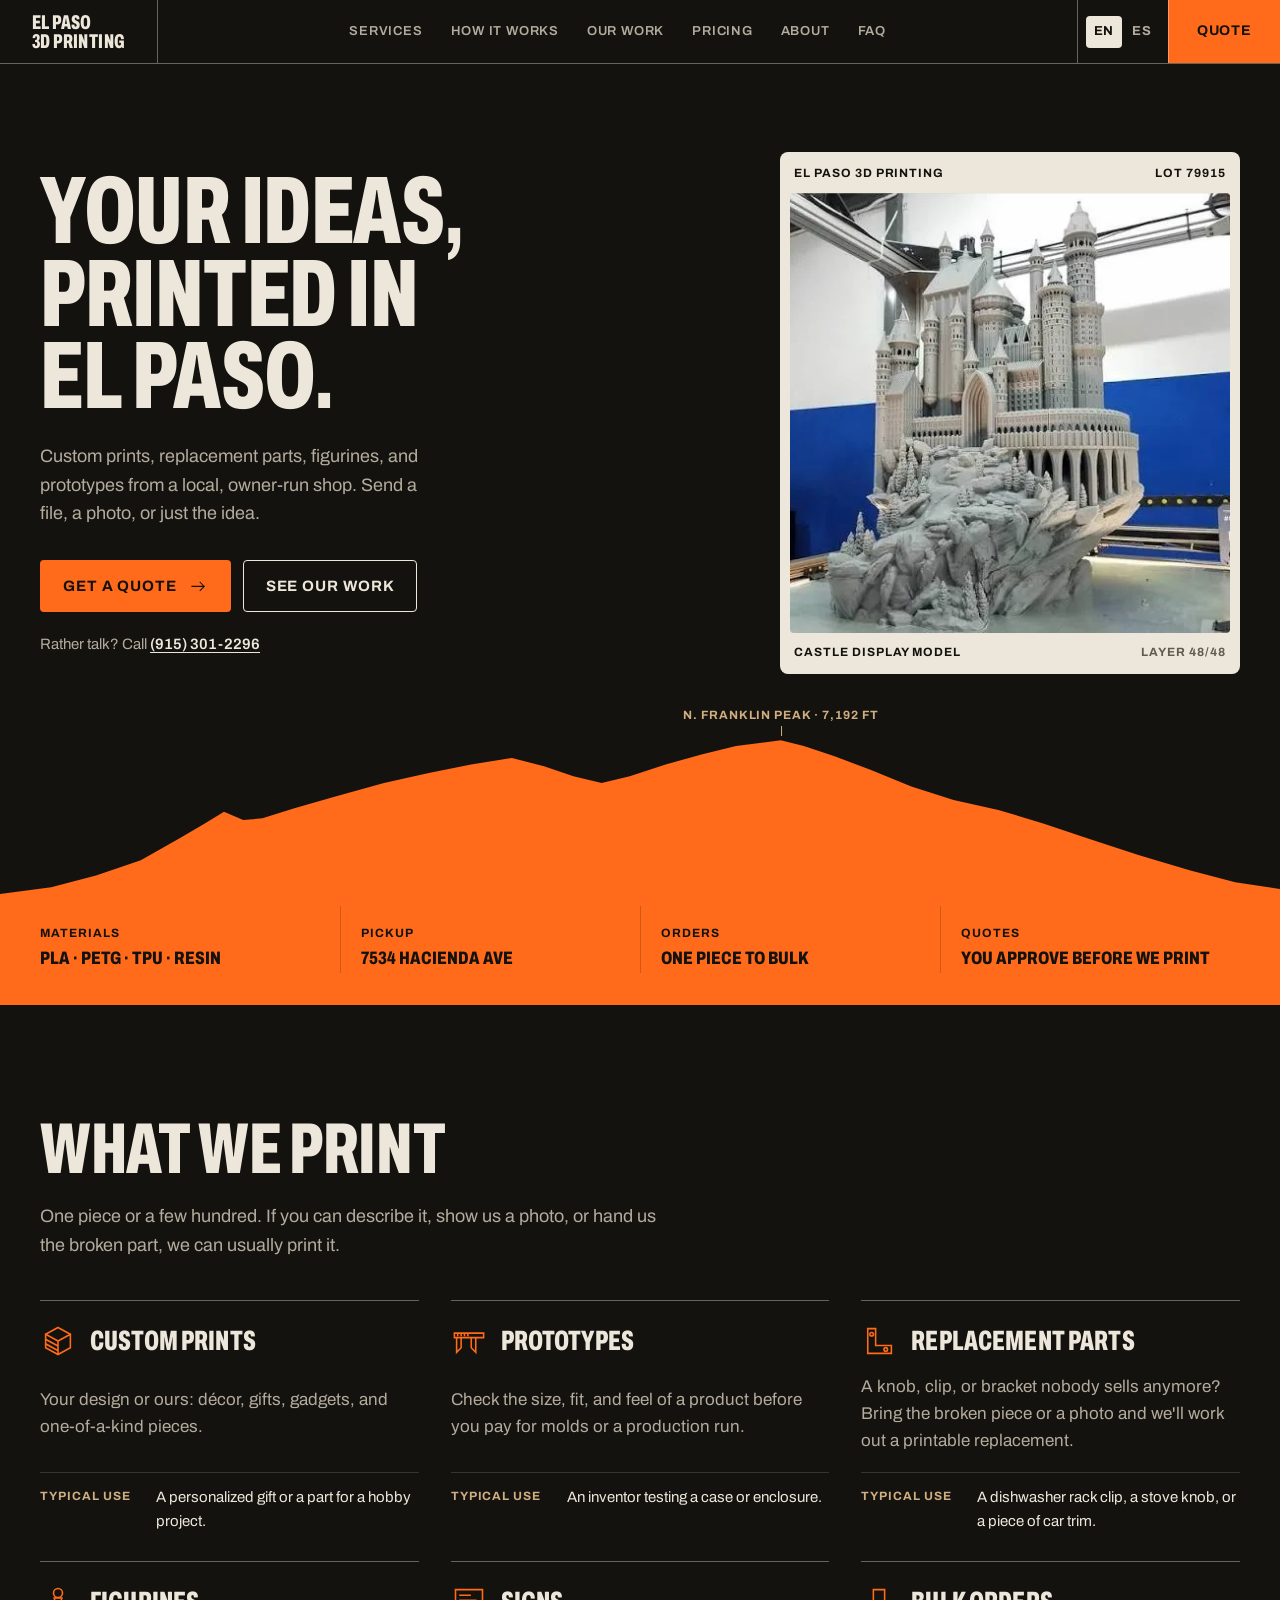
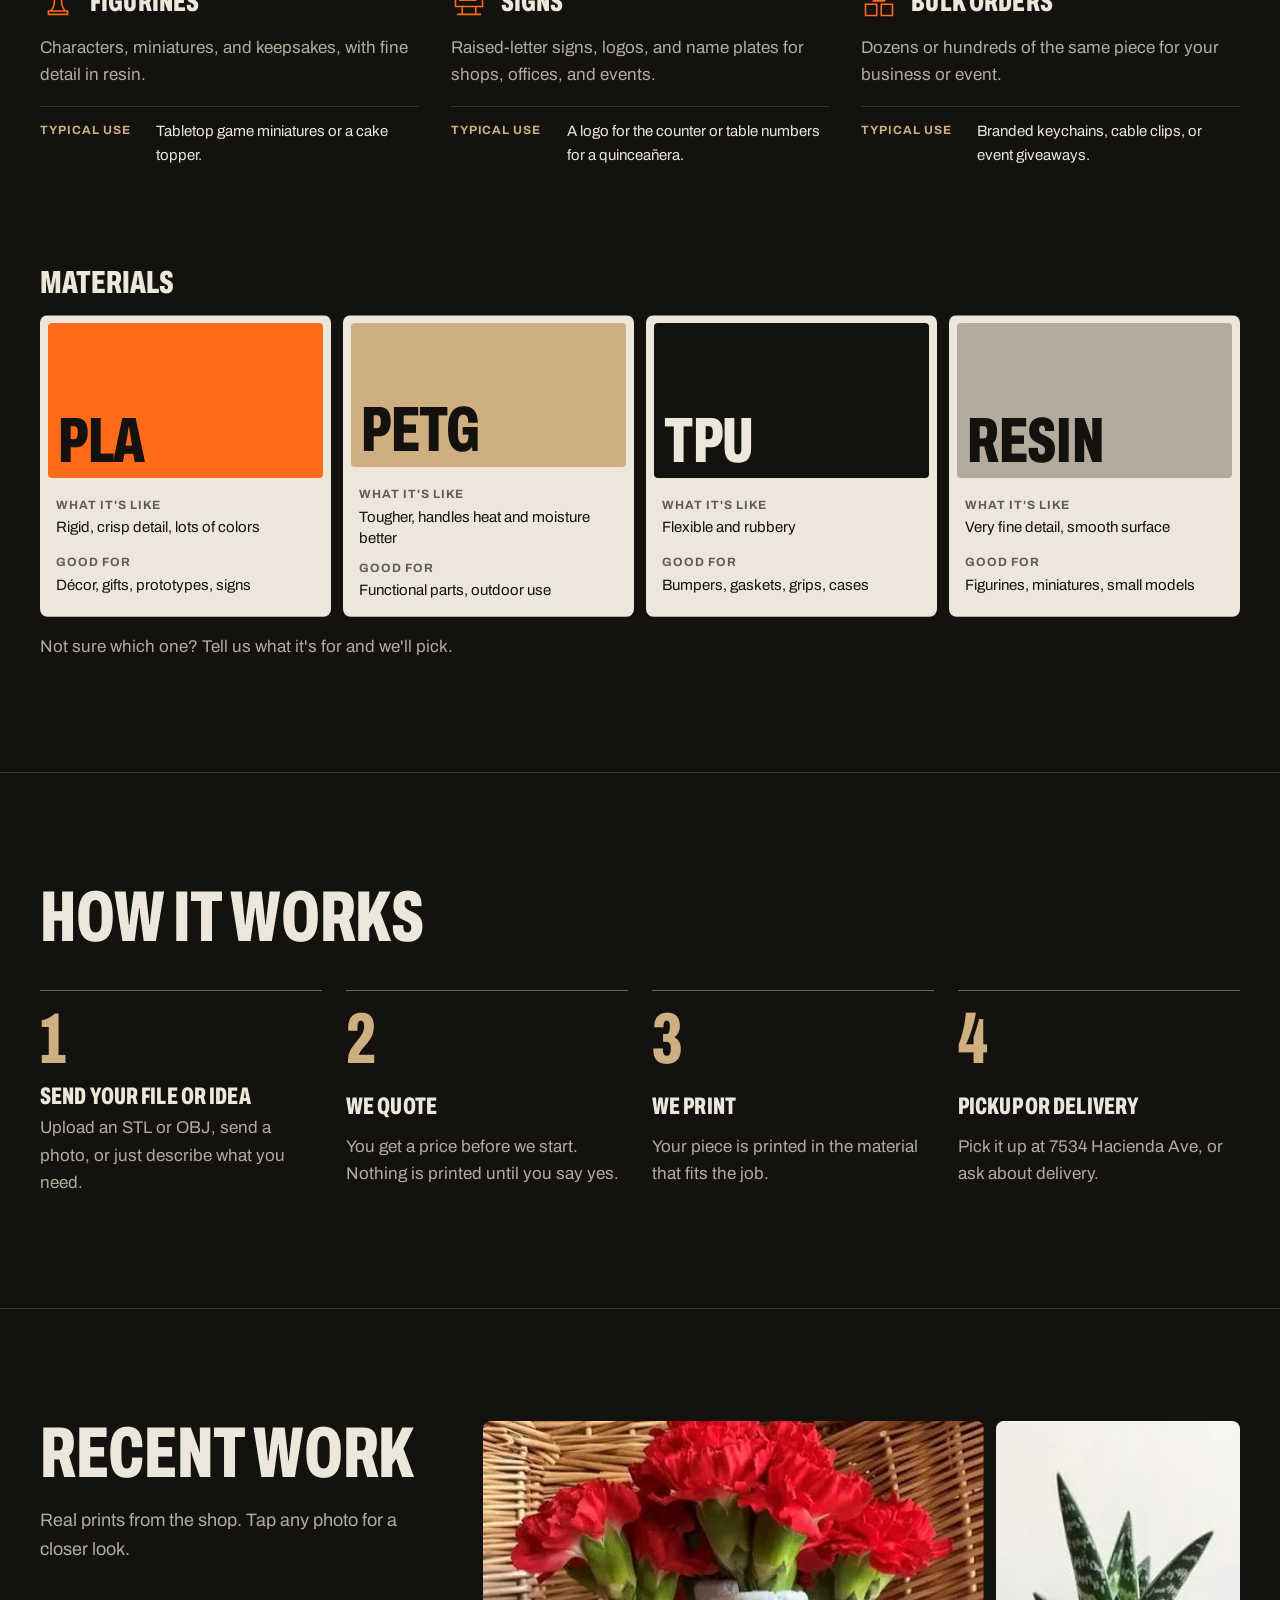
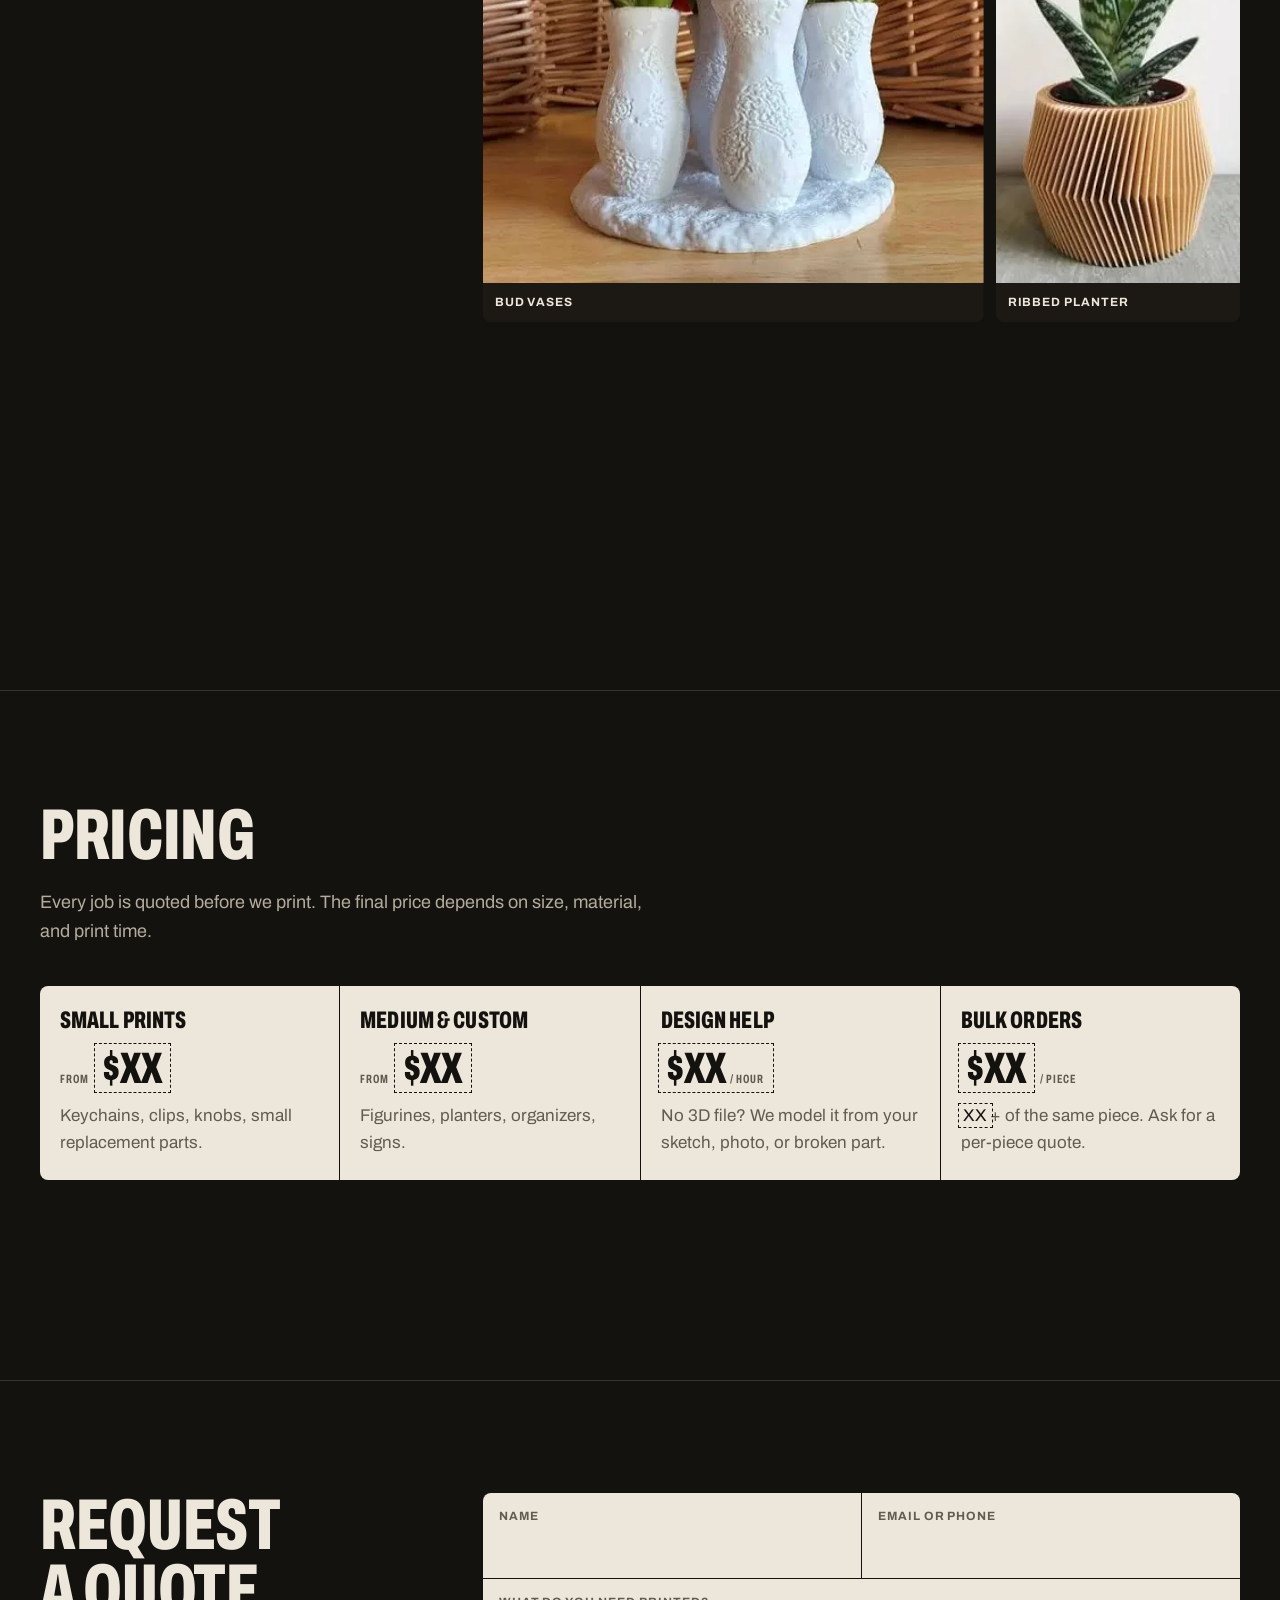
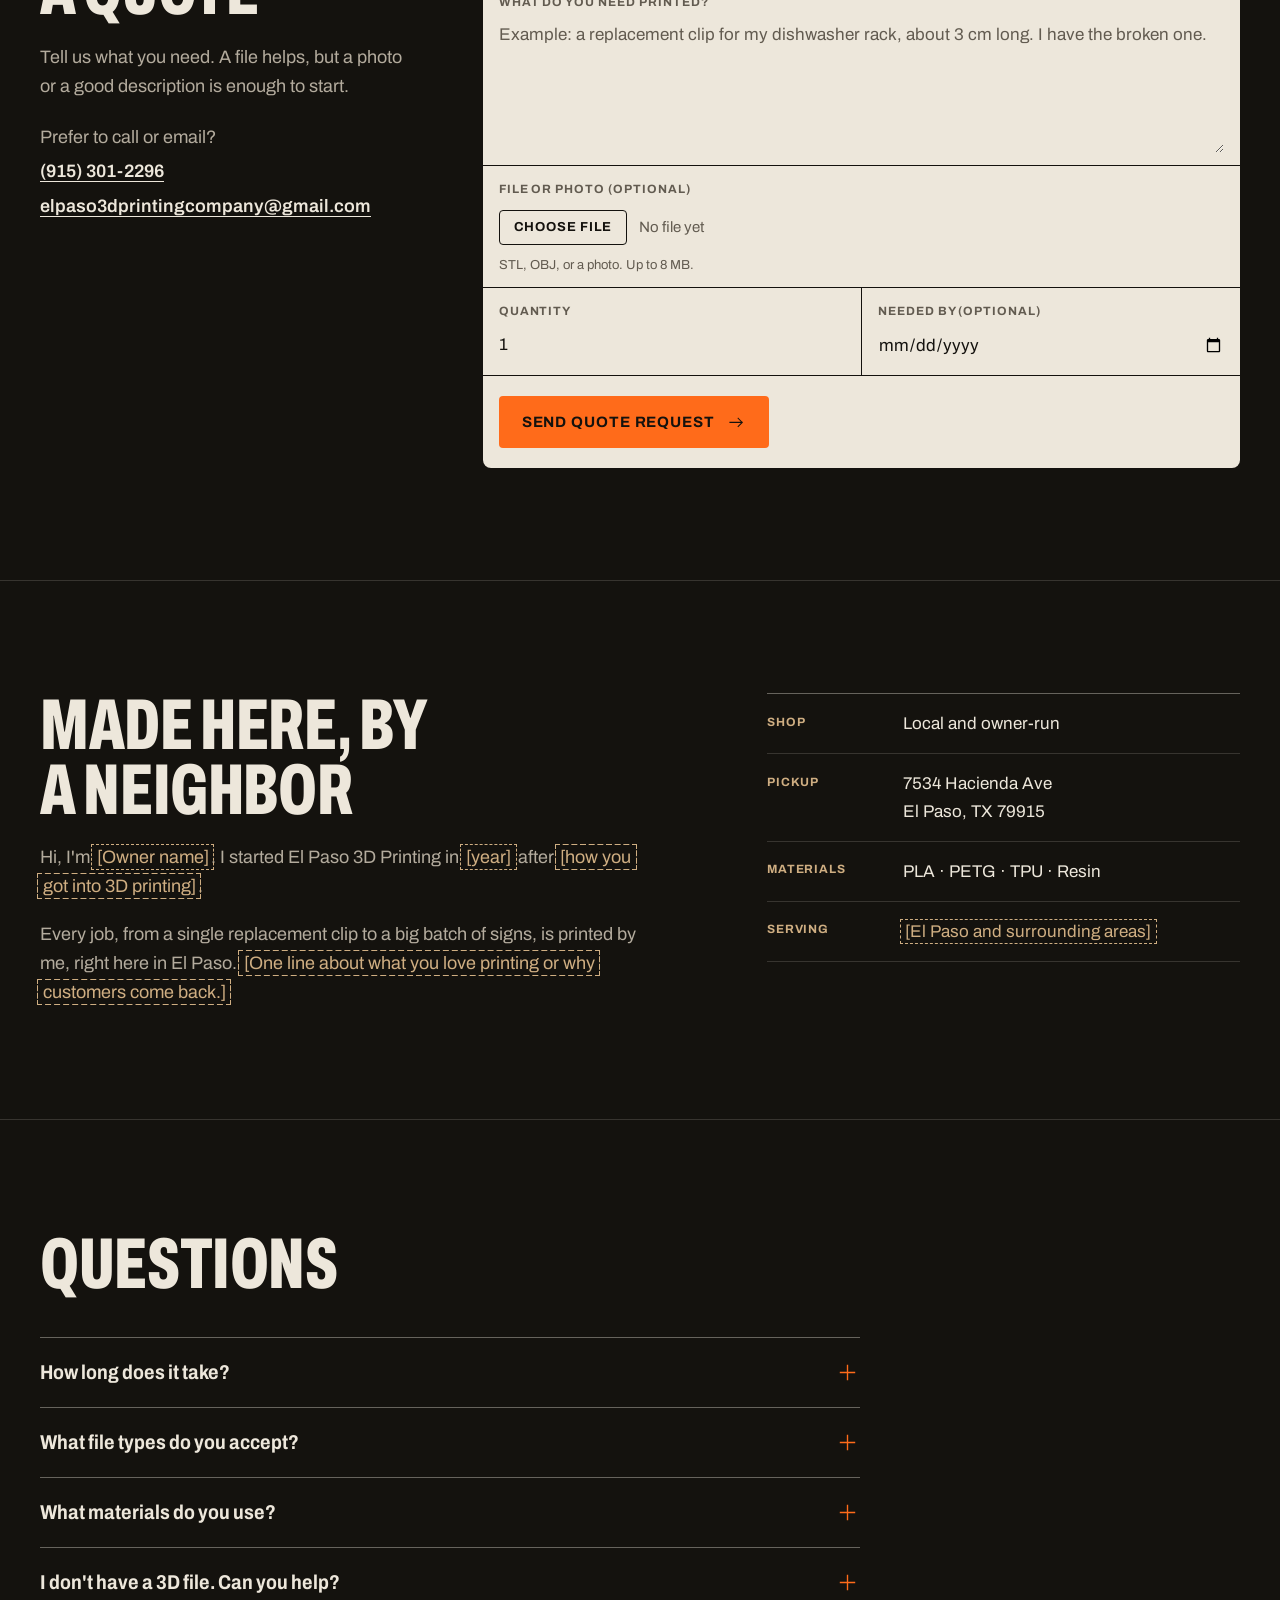
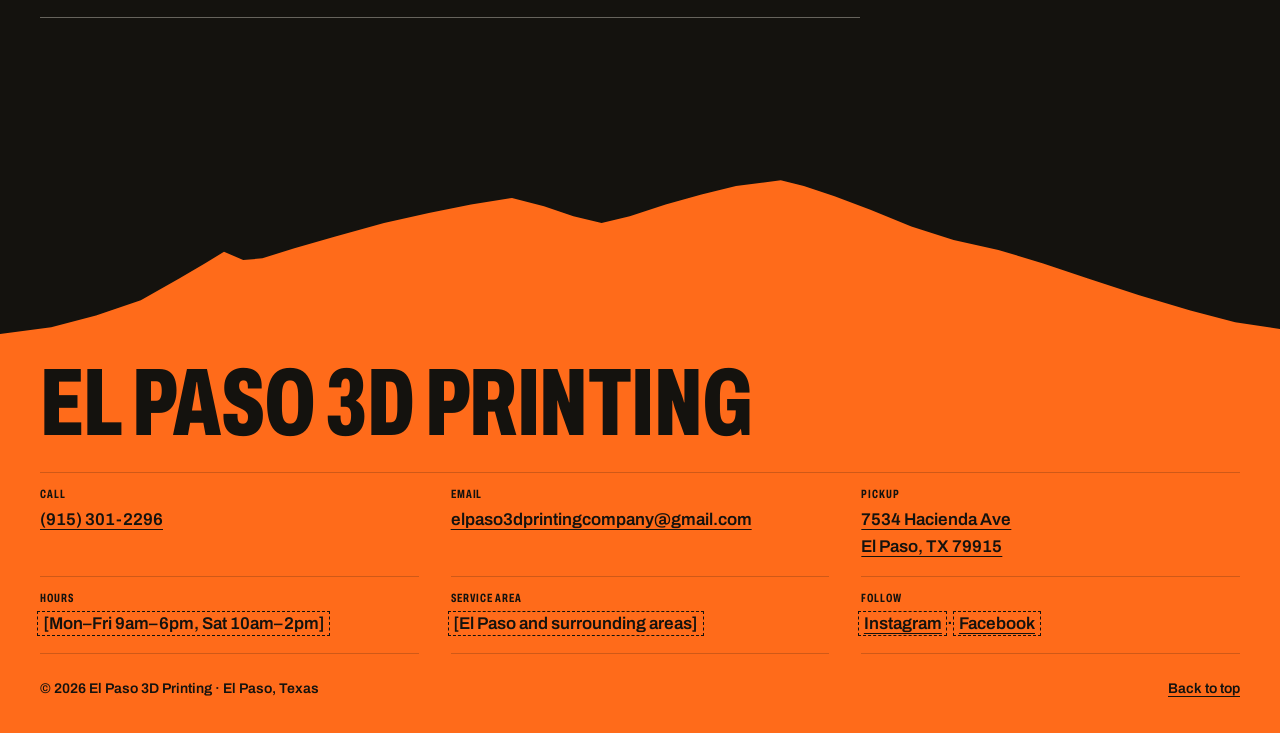
==== index.html @ 846b532b "Build El Paso 3D Printing single-page site Bilingual (EN/ES) static site in the "Spool Label" style:" ====
<!doctype html>
<html lang="en">
<head>
  <meta charset="utf-8">
  <meta name="viewport" content="width=device-width, initial-scale=1">
  <title>3D Printing in El Paso, TX | El Paso 3D Printing</title>
  <meta name="description" content="Local, owner-run 3D printing in El Paso, TX: custom prints, replacement parts, prototypes, figurines, signs, and bulk orders in PLA, PETG, TPU, and resin. Pickup available. Get a quote.">
  <meta name="theme-color" content="#14120e">
  <!-- PLACEHOLDER: once you have a domain, add these with the full URL:
  <link rel="canonical" href="https://YOUR-DOMAIN/">
  <meta property="og:url" content="https://YOUR-DOMAIN/">
  and change og:image below to https://YOUR-DOMAIN/images/og-image.jpg -->
  <meta property="og:type" content="website">
  <meta property="og:title" content="El Paso 3D Printing">
  <meta property="og:description" content="Your ideas, printed in El Paso. Custom prints, replacement parts, prototypes, figurines, signs, and bulk orders.">
  <meta property="og:image" content="images/og-image.jpg">
  <link rel="icon" href="images/favicon.svg" type="image/svg+xml">
  <link rel="preconnect" href="https://fonts.googleapis.com">
  <link rel="preconnect" href="https://fonts.gstatic.com" crossorigin>
  <link rel="stylesheet" href="https://fonts.googleapis.com/css2?family=Archivo:wdth,wght@62..125,400..900&display=swap">
  <link rel="stylesheet" href="css/styles.css">
  <script>
    // Pick the language before first paint so Spanish visitors never see a flash of English.
    (function () {
      var l; try { l = localStorage.getItem('lang'); } catch (e) {}
      document.documentElement.lang = l || (/^es\b/i.test(navigator.language) ? 'es' : 'en');
      document.documentElement.classList.add('js');
    })();
  </script>
  <script src="js/main.js" defer></script>
  <script type="application/ld+json">
  {
    "@context": "https://schema.org",
    "@type": "LocalBusiness",
    "name": "El Paso 3D Printing",
    "description": "Local, owner-run 3D printing service in El Paso, TX.",
    "telephone": "+1-915-301-2296",
    "email": "elpaso3dprintingcompany@gmail.com",
    "image": "images/og-image.jpg",
    "address": {
      "@type": "PostalAddress",
      "streetAddress": "7534 Hacienda Ave",
      "addressLocality": "El Paso",
      "addressRegion": "TX",
      "postalCode": "79915",
      "addressCountry": "US"
    }
  }
  </script>
</head>
<body>
  <a class="skip" href="#main"><span lang="en">Skip to content</span><span lang="es">Saltar al contenido</span></a>

  <!-- Icon set: drawn once, used with <use href="#i-..."> -->
  <svg class="sprite" aria-hidden="true">
    <symbol id="i-cube" viewBox="0 0 32 32"><path d="M16 4 27 10v12l-11 6-11-6V10zM5 10l11 6 11-6M16 16v12M5 14.5l11 6M5 18.5l11 6"/></symbol>
    <symbol id="i-caliper" viewBox="0 0 32 32"><path d="M3 9h26v4H3zM5 13v13l4-4v-9M22 13v13l-4-4v-9M6 9v2M9 9v2M12 9v2M15 9v2"/></symbol>
    <symbol id="i-bracket" viewBox="0 0 32 32"><path d="M6 5h7v15h14v7H6z"/><circle cx="9.5" cy="10" r="1.6"/><circle cx="22" cy="23.5" r="1.6"/></symbol>
    <symbol id="i-pawn" viewBox="0 0 32 32"><circle cx="16" cy="8" r="4"/><path d="M12.5 12.5h7M13 13c0 5-1 8.5-3.5 11h13C20 21.5 19 18 19 13M7.5 24h17v3h-17z"/></symbol>
    <symbol id="i-sign" viewBox="0 0 32 32"><path d="M4 5h24v15H4zM8 10h9M8 14.5h14M10 20v7M22 20v7M6 27h20"/></symbol>
    <symbol id="i-stack" viewBox="0 0 32 32"><path d="M4 18h10v10H4zM18 18h10v10H18zM11 5h10v10H11z"/></symbol>
    <symbol id="i-arrow" viewBox="0 0 32 32"><path d="M5 16h21M19 9l7 7-7 7"/></symbol>
    <symbol id="i-menu" viewBox="0 0 32 32"><path d="M5 9h22M5 16h22M5 23h22"/></symbol>
    <symbol id="i-close" viewBox="0 0 32 32"><path d="m8 8 16 16M24 8 8 24"/></symbol>
    <symbol id="i-prev" viewBox="0 0 32 32"><path d="M19 7 10 16l9 9"/></symbol>
    <symbol id="i-next" viewBox="0 0 32 32"><path d="m13 7 9 9-9 9"/></symbol>
    <symbol id="i-plus" viewBox="0 0 32 32"><path d="M16 7v18M7 16h18"/></symbol>
    <!-- Franklin Mountains, seen from central El Paso (south on the left, north on the right) -->
    <symbol id="franklins" viewBox="0 0 1000 100" preserveAspectRatio="none"><path d="M0 97 40 93 75 86 110 77 140 64 160 55 175 48 190 53 205 52 230 46 262 39 300 31 335 25 368 20 400 16 425 21 448 27 470 31 492 27 520 20 548 14 575 9 595 7 610 5.5 628 9 652 15 680 23 712 33 745 41 780 47 815 55 850 64 890 74 930 83 965 90 1000 94 1000 100 0 100Z" vector-effect="non-scaling-stroke"/></symbol>
  </svg>

  <header class="tb" id="tb">
    <a class="tb-mark" href="#top" aria-label="El Paso 3D Printing, home" data-es-aria-label="El Paso 3D Printing, inicio">
      <span>El Paso</span><span>3D Printing</span>
    </a>
    <nav class="tb-nav" aria-label="Sections" data-es-aria-label="Secciones">
      <a href="#services"><span lang="en">Services</span><span lang="es">Servicios</span></a>
      <a href="#process"><span lang="en">How it works</span><span lang="es">Cómo funciona</span></a>
      <a href="#work"><span lang="en">Our work</span><span lang="es">Trabajos</span></a>
      <a href="#pricing"><span lang="en">Pricing</span><span lang="es">Precios</span></a>
      <a href="#about"><span lang="en">About</span><span lang="es">Nosotros</span></a>
      <a href="#faq"><span lang="en">FAQ</span><span lang="es">Preguntas</span></a>
    </nav>
    <div class="lang" role="group" aria-label="Language / Idioma">
      <button type="button" data-lang="en" aria-pressed="true">EN</button>
      <button type="button" data-lang="es" aria-pressed="false">ES</button>
    </div>
    <a class="tb-quote" href="#quote"><span lang="en">Quote</span><span lang="es">Cotiza</span></a>
    <details class="tb-menu">
      <summary aria-label="Menu" data-es-aria-label="Menú"><svg class="ic"><use href="#i-menu"/></svg></summary>
      <nav aria-label="Sections" data-es-aria-label="Secciones">
        <a href="#services"><span lang="en">Services</span><span lang="es">Servicios</span></a>
        <a href="#process"><span lang="en">How it works</span><span lang="es">Cómo funciona</span></a>
        <a href="#work"><span lang="en">Our work</span><span lang="es">Trabajos</span></a>
        <a href="#pricing"><span lang="en">Pricing</span><span lang="es">Precios</span></a>
        <a href="#about"><span lang="en">About</span><span lang="es">Nosotros</span></a>
        <a href="#faq"><span lang="en">FAQ</span><span lang="es">Preguntas</span></a>
        <a href="tel:+19153012296"><span lang="en">Call</span><span lang="es">Llamar</span> (915) 301-2296</a>
      </nav>
    </details>
  </header>

  <main id="main">
    <!-- 1 · HERO -->
    <section class="hero" id="top">
      <div class="wrap hero-grid">
        <div class="hero-copy">
          <h1>
            <span lang="en"><span class="ln">Your ideas,</span> <span class="ln">printed in</span> <span class="ln">El Paso.</span></span>
            <span lang="es"><span class="ln">Tus ideas,</span> <span class="ln">impresas en</span> <span class="ln">El Paso.</span></span>
          </h1>
          <p class="lede" lang="en">Custom prints, replacement parts, figurines, and prototypes from a local, owner-run shop. Send a file, a photo, or just the idea.</p>
          <p class="lede" lang="es">Impresiones a la medida, piezas de repuesto, figuras y prototipos, hechos por un taller local e independiente. Manda un archivo, una foto o solo la idea.</p>
          <div class="actions">
            <a class="btn btn-primary" href="#quote"><span lang="en">Get a quote</span><span lang="es">Pide una cotización</span><svg class="ic"><use href="#i-arrow"/></svg></a>
            <a class="btn btn-line" href="#work"><span lang="en">See our work</span><span lang="es">Mira nuestro trabajo</span></a>
          </div>
          <p class="hero-call"><span lang="en">Rather talk? Call</span><span lang="es">¿Prefieres hablar? Llama al</span> <a href="tel:+19153012296">(915) 301-2296</a></p>
        </div>

        <figure class="spool-label">
          <p class="label-top" aria-hidden="true"><span>El Paso 3D Printing</span><span>Lot 79915</span></p>
          <div class="print">
            <img src="images/castle-print.webp" width="447" height="447" fetchpriority="high"
              alt="A large gray 3D-printed fantasy castle with towers and arches, standing on a rocky base with tiny trees, on the bed of a large printer."
              data-es-alt="Un gran castillo de fantasía impreso en 3D, gris, con torres y arcos, sobre una base rocosa con arbolitos, en la cama de una impresora grande.">
          </div>
          <figcaption class="label-foot">
            <span><span lang="en">Castle display model</span><span lang="es">Castillo de exhibición</span></span>
            <span aria-hidden="true"><span lang="en">Layer</span><span lang="es">Capa</span> <span class="layer-count"></span>/48</span>
          </figcaption>
        </figure>
      </div>

      <div class="band">
        <svg class="ridge" viewBox="0 0 1000 100" preserveAspectRatio="none" aria-hidden="true"><use href="#franklins"/></svg>
        <span class="peak" aria-hidden="true"><span lang="en">N. Franklin Peak · 7,192 ft</span><span lang="es">Pico N. Franklin · 7,192 pies</span></span>
        <dl class="wrap specs">
          <div><dt><span lang="en">Materials</span><span lang="es">Materiales</span></dt><dd>PLA · PETG · TPU · <span lang="en">Resin</span><span lang="es">Resina</span></dd></div>
          <div><dt><span lang="en">Pickup</span><span lang="es">Recoger en</span></dt><dd>7534 Hacienda Ave</dd></div>
          <div><dt><span lang="en">Orders</span><span lang="es">Pedidos</span></dt><dd><span lang="en">One piece to bulk</span><span lang="es">De una pieza a mayoreo</span></dd></div>
          <div><dt><span lang="en">Quotes</span><span lang="es">Cotizaciones</span></dt><dd><span lang="en">You approve before we print</span><span lang="es">Apruebas antes de imprimir</span></dd></div>
        </dl>
      </div>
    </section>

    <!-- 2 · SERVICES -->
    <section class="sheet" id="services">
      <div class="wrap">
        <header class="sheet-head" data-reveal>
          <h2><span lang="en">What we print</span><span lang="es">Lo que imprimimos</span></h2>
          <p lang="en">One piece or a few hundred. If you can describe it, show us a photo, or hand us the broken part, we can usually print it.</p>
          <p lang="es">Una pieza o unos cientos. Si nos lo puedes describir, enseñar en una foto o traer la pieza rota, casi siempre lo podemos imprimir.</p>
        </header>

        <ul class="views" role="list">
          <li class="view" data-reveal>
            <svg class="ic ic-lg"><use href="#i-cube"/></svg>
            <h3><span lang="en">Custom prints</span><span lang="es">Impresiones a la medida</span></h3>
            <p lang="en">Your design or ours: décor, gifts, gadgets, and one-of-a-kind pieces.</p>
            <p lang="es">Tu diseño o el nuestro: decoración, regalos, accesorios y piezas únicas.</p>
            <p class="use"><b lang="en">Typical use</b><b lang="es">Uso típico</b> <span lang="en">A personalized gift or a part for a hobby project.</span><span lang="es">Un regalo personalizado o una pieza para tu pasatiempo.</span></p>
          </li>
          <li class="view" data-reveal>
            <svg class="ic ic-lg"><use href="#i-caliper"/></svg>
            <h3><span lang="en">Prototypes</span><span lang="es">Prototipos</span></h3>
            <p lang="en">Check the size, fit, and feel of a product before you pay for molds or a production run.</p>
            <p lang="es">Revisa el tamaño, el ajuste y la forma de un producto antes de pagar moldes o producción.</p>
            <p class="use"><b lang="en">Typical use</b><b lang="es">Uso típico</b> <span lang="en">An inventor testing a case or enclosure.</span><span lang="es">Un inventor probando una carcasa o caja.</span></p>
          </li>
          <li class="view" data-reveal>
            <svg class="ic ic-lg"><use href="#i-bracket"/></svg>
            <h3><span lang="en">Replacement parts</span><span lang="es">Piezas de repuesto</span></h3>
            <p lang="en">A knob, clip, or bracket nobody sells anymore? Bring the broken piece or a photo and we'll work out a printable replacement.</p>
            <p lang="es">¿Una perilla, un clip o un soporte que ya nadie vende? Trae la pieza rota o una foto y buscamos cómo imprimir el reemplazo.</p>
            <p class="use"><b lang="en">Typical use</b><b lang="es">Uso típico</b> <span lang="en">A dishwasher rack clip, a stove knob, or a piece of car trim.</span><span lang="es">Un clip del lavaplatos, una perilla de la estufa o una moldura del carro.</span></p>
          </li>
          <li class="view" data-reveal>
            <svg class="ic ic-lg"><use href="#i-pawn"/></svg>
            <h3><span lang="en">Figurines</span><span lang="es">Figuras</span></h3>
            <p lang="en">Characters, miniatures, and keepsakes, with fine detail in resin.</p>
            <p lang="es">Personajes, miniaturas y recuerdos, con detalle fino en resina.</p>
            <p class="use"><b lang="en">Typical use</b><b lang="es">Uso típico</b> <span lang="en">Tabletop game miniatures or a cake topper.</span><span lang="es">Miniaturas para juegos de mesa o un adorno para pastel.</span></p>
          </li>
          <li class="view" data-reveal>
            <svg class="ic ic-lg"><use href="#i-sign"/></svg>
            <h3><span lang="en">Signs</span><span lang="es">Letreros</span></h3>
            <p lang="en">Raised-letter signs, logos, and name plates for shops, offices, and events.</p>
            <p lang="es">Letreros con letras en relieve, logos y placas para negocios, oficinas y eventos.</p>
            <p class="use"><b lang="en">Typical use</b><b lang="es">Uso típico</b> <span lang="en">A logo for the counter or table numbers for a quinceañera.</span><span lang="es">Un logo para el mostrador o números de mesa para una quinceañera.</span></p>
          </li>
          <li class="view" data-reveal>
            <svg class="ic ic-lg"><use href="#i-stack"/></svg>
            <h3><span lang="en">Bulk orders</span><span lang="es">Pedidos al mayoreo</span></h3>
            <p lang="en">Dozens or hundreds of the same piece for your business or event.</p>
            <p lang="es">Decenas o cientos de la misma pieza para tu negocio o evento.</p>
            <p class="use"><b lang="en">Typical use</b><b lang="es">Uso típico</b> <span lang="en">Branded keychains, cable clips, or event giveaways.</span><span lang="es">Llaveros con tu marca, organizadores de cables o recuerdos para eventos.</span></p>
          </li>
        </ul>

        <div class="materials" data-reveal>
          <h3><span lang="en">Materials</span><span lang="es">Materiales</span></h3>
          <ul class="spools" role="list">
            <li class="spool">
              <p class="code">PLA</p>
              <dl>
                <div><dt><span lang="en">What it's like</span><span lang="es">Cómo es</span></dt><dd><span lang="en">Rigid, crisp detail, lots of colors</span><span lang="es">Rígido, buen detalle, muchos colores</span></dd></div>
                <div><dt><span lang="en">Good for</span><span lang="es">Ideal para</span></dt><dd><span lang="en">Décor, gifts, prototypes, signs</span><span lang="es">Decoración, regalos, prototipos, letreros</span></dd></div>
              </dl>
            </li>
            <li class="spool">
              <p class="code">PETG</p>
              <dl>
                <div><dt><span lang="en">What it's like</span><span lang="es">Cómo es</span></dt><dd><span lang="en">Tougher, handles heat and moisture better</span><span lang="es">Más resistente al calor y la humedad</span></dd></div>
                <div><dt><span lang="en">Good for</span><span lang="es">Ideal para</span></dt><dd><span lang="en">Functional parts, outdoor use</span><span lang="es">Piezas funcionales, uso en exteriores</span></dd></div>
              </dl>
            </li>
            <li class="spool">
              <p class="code">TPU</p>
              <dl>
                <div><dt><span lang="en">What it's like</span><span lang="es">Cómo es</span></dt><dd><span lang="en">Flexible and rubbery</span><span lang="es">Flexible, como hule</span></dd></div>
                <div><dt><span lang="en">Good for</span><span lang="es">Ideal para</span></dt><dd><span lang="en">Bumpers, gaskets, grips, cases</span><span lang="es">Topes, empaques, agarraderas, fundas</span></dd></div>
              </dl>
            </li>
            <li class="spool">
              <p class="code"><span lang="en">Resin</span><span lang="es">Resina</span></p>
              <dl>
                <div><dt><span lang="en">What it's like</span><span lang="es">Cómo es</span></dt><dd><span lang="en">Very fine detail, smooth surface</span><span lang="es">Detalle muy fino, superficie lisa</span></dd></div>
                <div><dt><span lang="en">Good for</span><span lang="es">Ideal para</span></dt><dd><span lang="en">Figurines, miniatures, small models</span><span lang="es">Figuras, miniaturas, modelos pequeños</span></dd></div>
              </dl>
            </li>
          </ul>
          <p class="note" lang="en">Not sure which one? Tell us what it's for and we'll pick.</p>
          <p class="note" lang="es">¿No sabes cuál? Dinos para qué es y nosotros escogemos.</p>
        </div>
      </div>
    </section>

    <!-- 3 · HOW IT WORKS -->
    <section class="sheet" id="process">
      <div class="wrap">
        <header class="sheet-head" data-reveal>
          <h2><span lang="en">How it works</span><span lang="es">Cómo funciona</span></h2>
        </header>
        <ol class="steps" role="list" data-reveal>
          <li>
            <span class="num" aria-hidden="true">1</span>
            <h3><span lang="en">Send your file or idea</span><span lang="es">Manda tu archivo o idea</span></h3>
            <p lang="en">Upload an STL or OBJ, send a photo, or just describe what you need.</p>
            <p lang="es">Sube un STL u OBJ, manda una foto o solo describe lo que necesitas.</p>
          </li>
          <li>
            <span class="num" aria-hidden="true">2</span>
            <h3><span lang="en">We quote</span><span lang="es">Te cotizamos</span></h3>
            <p lang="en">You get a price before we start. Nothing is printed until you say yes.</p>
            <p lang="es">Recibes el precio antes de empezar. No imprimimos nada hasta que digas que sí.</p>
          </li>
          <li>
            <span class="num" aria-hidden="true">3</span>
            <h3><span lang="en">We print</span><span lang="es">Imprimimos</span></h3>
            <p lang="en">Your piece is printed in the material that fits the job.</p>
            <p lang="es">Imprimimos tu pieza en el material adecuado para el trabajo.</p>
          </li>
          <li>
            <span class="num" aria-hidden="true">4</span>
            <h3><span lang="en">Pickup or delivery</span><span lang="es">Recoge o te lo llevamos</span></h3>
            <p lang="en">Pick it up at 7534 Hacienda Ave, or ask about delivery.</p>
            <p lang="es">Recógelo en 7534 Hacienda Ave, o pregunta por la entrega a domicilio.</p>
          </li>
        </ol>
      </div>
    </section>

    <!-- 4 · GALLERY -->
    <section class="sheet" id="work">
      <div class="wrap work-grid">
        <header class="sheet-head" data-reveal>
          <h2><span lang="en">Recent work</span><span lang="es">Trabajos recientes</span></h2>
          <p lang="en">Real prints from the shop. Tap any photo for a closer look.</p>
          <p lang="es">Impresiones reales del taller. Toca una foto para verla de cerca.</p>
        </header>
        <ul class="gallery" role="list">
          <li class="g-vases" data-reveal>
            <button type="button" class="tile">
              <img src="images/bud-vases.webp" width="552" height="554" loading="lazy" decoding="async"
                alt="Five white textured bud vases joined on a round base, each holding red carnations."
                data-es-alt="Cinco floreros blancos texturizados unidos en una base redonda, cada uno con claveles rojos.">
              <span class="tile-cap"><span lang="en">Bud vases</span><span lang="es">Floreros</span></span>
            </button>
          </li>
          <li class="g-planter" data-reveal>
            <button type="button" class="tile">
              <img src="images/planter.webp" width="316" height="406" loading="lazy" decoding="async"
                alt="A ribbed, wood-tone 3D-printed planter holding a striped aloe plant."
                data-es-alt="Una maceta acanalada impresa en 3D, color madera, con una planta de aloe rayada.">
              <span class="tile-cap"><span lang="en">Ribbed planter</span><span lang="es">Maceta</span></span>
            </button>
          </li>
          <li class="g-castle" data-reveal>
            <button type="button" class="tile">
              <img src="images/castle-print.webp" width="447" height="447" loading="lazy" decoding="async"
                alt="A large gray 3D-printed fantasy castle with towers and arches, standing on a rocky base, on the bed of a large printer."
                data-es-alt="Un gran castillo de fantasía impreso en 3D, gris, con torres y arcos, sobre una base rocosa, en la cama de una impresora grande.">
              <span class="tile-cap"><span lang="en">Castle model</span><span lang="es">Castillo</span></span>
            </button>
          </li>
          <li class="g-pens" data-reveal>
            <button type="button" class="tile">
              <img src="images/pen-holder.webp" width="678" height="452" loading="lazy" decoding="async"
                alt="A white 3D-printed pen holder with flowing wave-shaped walls, holding pens, pencils, and a highlighter."
                data-es-alt="Un portaplumas blanco impreso en 3D con paredes en forma de ola, con plumas, lápices y un marcador.">
              <span class="tile-cap"><span lang="en">Pen holder</span><span lang="es">Portaplumas</span></span>
            </button>
          </li>
          <li class="g-tools" data-reveal>
            <button type="button" class="tile">
              <img src="images/tool-organizer.webp" width="568" height="540" loading="lazy" decoding="async"
                alt="A white 3D-printed desk organizer holding screwdrivers, pliers, and a row of labeled nozzle slots from 0.2 to 1.0 mm."
                data-es-alt="Un organizador blanco impreso en 3D con desarmadores, pinzas y una fila de ranuras para boquillas de 0.2 a 1.0 mm.">
              <span class="tile-cap"><span lang="en">Tool organizer</span><span lang="es">Organizador</span></span>
            </button>
          </li>
        </ul>
      </div>
    </section>

    <!-- 5 · PRICING -->
    <section class="sheet" id="pricing">
      <div class="wrap">
        <header class="sheet-head" data-reveal>
          <h2><span lang="en">Pricing</span><span lang="es">Precios</span></h2>
          <p lang="en">Every job is quoted before we print. The final price depends on size, material, and print time.</p>
          <p lang="es">Cada trabajo se cotiza antes de imprimir. El precio final depende del tamaño, el material y el tiempo de impresión.</p>
        </header>
        <ul class="prices" role="list">
          <li class="price" data-reveal>
            <h3><span lang="en">Small prints</span><span lang="es">Piezas chicas</span></h3>
            <p class="amount"><span lang="en">from</span><span lang="es">desde</span> <span class="ph">$XX</span></p>
            <p lang="en">Keychains, clips, knobs, small replacement parts.</p>
            <p lang="es">Llaveros, clips, perillas, piezas de repuesto chicas.</p>
          </li>
          <li class="price" data-reveal>
            <h3><span lang="en">Medium &amp; custom</span><span lang="es">Medianas y personalizadas</span></h3>
            <p class="amount"><span lang="en">from</span><span lang="es">desde</span> <span class="ph">$XX</span></p>
            <p lang="en">Figurines, planters, organizers, signs.</p>
            <p lang="es">Figuras, macetas, organizadores, letreros.</p>
          </li>
          <li class="price" data-reveal>
            <h3><span lang="en">Design help</span><span lang="es">Ayuda con el diseño</span></h3>
            <p class="amount"><span class="ph">$XX <span class="unit"><span lang="en">/ hour</span><span lang="es">/ hora</span></span></span></p>
            <p lang="en">No 3D file? We model it from your sketch, photo, or broken part.</p>
            <p lang="es">¿Sin archivo 3D? Lo modelamos con tu dibujo, foto o pieza rota.</p>
          </li>
          <li class="price" data-reveal>
            <h3><span lang="en">Bulk orders</span><span lang="es">Mayoreo</span></h3>
            <p class="amount"><span class="ph">$XX</span> <span lang="en">/ piece</span><span lang="es">/ pieza</span></p>
            <p lang="en"><span class="ph">XX</span>+ of the same piece. Ask for a per-piece quote.</p>
            <p lang="es"><span class="ph">XX</span>+ de la misma pieza. Pide precio por pieza.</p>
          </li>
        </ul>
        <div class="section-cta" data-reveal>
          <a class="btn btn-primary" href="#quote"><span lang="en">Get your exact price</span><span lang="es">Conoce tu precio exacto</span><svg class="ic"><use href="#i-arrow"/></svg></a>
        </div>
      </div>
    </section>

    <!-- 6 · QUOTE FORM -->
    <section class="sheet" id="quote">
      <div class="wrap quote-grid">
        <header class="sheet-head" data-reveal>
          <h2><span lang="en">Request a quote</span><span lang="es">Pide tu cotización</span></h2>
          <p lang="en">Tell us what you need. A file helps, but a photo or a good description is enough to start.</p>
          <p lang="es">Cuéntanos qué necesitas. Un archivo ayuda, pero una foto o una buena descripción bastan para empezar.</p>
          <p class="direct">
            <span lang="en">Prefer to call or email?</span><span lang="es">¿Prefieres llamar o escribir?</span><br>
            <a href="tel:+19153012296">(915) 301-2296</a><br>
            <a href="mailto:elpaso3dprintingcompany@gmail.com">elpaso3dprintingcompany@gmail.com</a>
          </p>
        </header>

        <!-- FORM: works on Netlify as-is (Netlify Forms reads data-netlify).
             On another host, set action="" to your form service's URL and remove data-netlify. -->
        <form class="quote" name="quote" method="POST" action="/" enctype="multipart/form-data"
              data-netlify="true" netlify-honeypot="company" novalidate data-reveal>
          <input type="hidden" name="language" value="en">
          <p class="hp" aria-hidden="true"><label>Company <input name="company" tabindex="-1" autocomplete="off"></label></p>

          <div class="cell">
            <label for="f-name"><span lang="en">Name</span><span lang="es">Nombre</span></label>
            <input id="f-name" name="name" autocomplete="name" required>
          </div>
          <div class="cell">
            <label for="f-contact"><span lang="en">Email or phone</span><span lang="es">Correo o teléfono</span></label>
            <input id="f-contact" name="contact" autocomplete="email" required
                   pattern="\s*([^@\s]+@[^@\s]+\.[^@\s]+|[\d\s\(\)\.\+\-]{10,})\s*">
          </div>
          <div class="cell cell-wide">
            <label for="f-desc"><span lang="en">What do you need printed?</span><span lang="es">¿Qué necesitas imprimir?</span></label>
            <textarea id="f-desc" name="description" rows="5" required
              placeholder="Example: a replacement clip for my dishwasher rack, about 3 cm long. I have the broken one."
              data-es-placeholder="Ejemplo: un clip de repuesto para el lavaplatos, de unos 3 cm. Tengo el roto."></textarea>
          </div>
          <div class="cell cell-wide">
            <label for="f-file"><span lang="en">File or photo (optional)</span><span lang="es">Archivo o foto (opcional)</span></label>
            <div class="file-row">
              <input id="f-file" class="sr-only" name="file" type="file" accept=".stl,.obj,image/*" aria-describedby="f-file-name f-file-hint">
              <label for="f-file" class="file-btn"><span lang="en">Choose file</span><span lang="es">Elegir archivo</span></label>
              <output id="f-file-name" for="f-file"><span lang="en">No file yet</span><span lang="es">Ningún archivo</span></output>
            </div>
            <small id="f-file-hint"><span lang="en">STL, OBJ, or a photo. Up to 8 MB.</span><span lang="es">STL, OBJ o una foto. Hasta 8 MB.</span></small>
          </div>
          <div class="cell">
            <label for="f-qty"><span lang="en">Quantity</span><span lang="es">Cantidad</span></label>
            <input id="f-qty" name="quantity" type="number" inputmode="numeric" min="1" value="1" required>
          </div>
          <div class="cell">
            <label for="f-date"><span lang="en">Needed by (optional)</span><span lang="es">¿Para cuándo? (opcional)</span></label>
            <input id="f-date" name="deadline" type="date">
          </div>
          <div class="cell cell-wide cell-submit">
            <button class="btn btn-primary" type="submit"><span lang="en">Send quote request</span><span lang="es">Enviar solicitud</span><svg class="ic"><use href="#i-arrow"/></svg></button>
            <p class="status" role="status" aria-live="polite"></p>
          </div>
        </form>
      </div>
    </section>

    <!-- 7 · ABOUT (placeholder story: edit the bracketed parts) -->
    <section class="sheet" id="about">
      <div class="wrap about-grid">
        <div data-reveal>
          <h2><span lang="en">Made here, by a neighbor</span><span lang="es">Hecho aquí mismo, por alguien de aquí</span></h2>
          <div lang="en" class="prose">
            <p>Hi, I'm <span class="ph">[Owner name]</span>. I started El Paso 3D Printing in <span class="ph">[year]</span> after <span class="ph">[how you got into 3D printing]</span>.</p>
            <p>Every job, from a single replacement clip to a big batch of signs, is printed by me, right here in El Paso. <span class="ph">[One line about what you love printing or why customers come back.]</span></p>
          </div>
          <div lang="es" class="prose">
            <p>Hola, soy <span class="ph">[Tu nombre]</span>. Empecé El Paso 3D Printing en <span class="ph">[año]</span> después de <span class="ph">[cómo empezaste en la impresión 3D]</span>.</p>
            <p>Cada trabajo, desde un clip de repuesto hasta un lote grande de letreros, lo imprimo yo, aquí en El Paso. <span class="ph">[Una línea sobre lo que más te gusta imprimir o por qué regresan los clientes.]</span></p>
          </div>
          <!-- Optional: add a photo of you or your printers here, e.g.
          <img src="images/owner.webp" width="600" height="600" loading="lazy" alt="Owner name with their printers" data-es-alt="..."> -->
        </div>
        <dl class="facts" data-reveal>
          <div><dt><span lang="en">Shop</span><span lang="es">Taller</span></dt><dd><span lang="en">Local and owner-run</span><span lang="es">Local e independiente</span></dd></div>
          <div><dt><span lang="en">Pickup</span><span lang="es">Recoger en</span></dt><dd>7534 Hacienda Ave<br>El Paso, TX 79915</dd></div>
          <div><dt><span lang="en">Materials</span><span lang="es">Materiales</span></dt><dd>PLA · PETG · TPU · <span lang="en">Resin</span><span lang="es">Resina</span></dd></div>
          <div><dt><span lang="en">Serving</span><span lang="es">Servimos a</span></dt><dd><span class="ph" lang="en">[El Paso and surrounding areas]</span><span class="ph" lang="es">[El Paso y alrededores]</span></dd></div>
        </dl>
      </div>
    </section>

    <!-- 8 · FAQ -->
    <section class="sheet" id="faq">
      <div class="wrap faq-wrap">
        <header class="sheet-head" data-reveal>
          <h2><span lang="en">Questions</span><span lang="es">Preguntas frecuentes</span></h2>
        </header>
        <div class="faq" data-reveal>
          <details>
            <summary><span lang="en">How long does it take?</span><span lang="es">¿Cuánto tarda?</span><svg class="ic"><use href="#i-plus"/></svg></summary>
            <p lang="en">Most jobs are ready in <span class="ph">[X–Y business days]</span>. Large or bulk orders can take longer. <span class="ph">[Optional: Your quote always includes a ready-by date.]</span></p>
            <p lang="es">La mayoría de los trabajos están listos en <span class="ph">[X–Y días hábiles]</span>. Los pedidos grandes o al mayoreo pueden tardar más. <span class="ph">[Opcional: Tu cotización siempre incluye la fecha de entrega.]</span></p>
          </details>
          <details>
            <summary><span lang="en">What file types do you accept?</span><span lang="es">¿Qué tipos de archivo aceptan?</span><svg class="ic"><use href="#i-plus"/></svg></summary>
            <p lang="en">STL and OBJ files work best. <span class="ph">[Add any others you accept, like 3MF or STEP.]</span> Photos (JPG, PNG, HEIC) are great for showing what you need.</p>
            <p lang="es">Los archivos STL y OBJ funcionan mejor. <span class="ph">[Agrega otros que aceptes, como 3MF o STEP.]</span> Las fotos (JPG, PNG, HEIC) sirven muy bien para mostrar lo que necesitas.</p>
          </details>
          <details>
            <summary><span lang="en">What materials do you use?</span><span lang="es">¿Qué materiales usan?</span><svg class="ic"><use href="#i-plus"/></svg></summary>
            <p lang="en">PLA for everyday prints, PETG for tougher parts, TPU for flexible pieces, and resin for fine detail. Tell us what the piece is for and we'll recommend one.</p>
            <p lang="es">PLA para impresiones del día a día, PETG para piezas más resistentes, TPU para piezas flexibles y resina para detalle fino. Dinos para qué es la pieza y te recomendamos uno.</p>
          </details>
          <details>
            <summary><span lang="en">I don't have a 3D file. Can you help?</span><span lang="es">No tengo un archivo 3D. ¿Me pueden ayudar?</span><svg class="ic"><use href="#i-plus"/></svg></summary>
            <p lang="en">Yes. Send a photo, a sketch with measurements, or bring in the broken part, and we'll design the model for you. <span class="ph">[Design time is quoted separately / included: pick one.]</span></p>
            <p lang="es">Sí. Manda una foto, un dibujo con medidas o trae la pieza rota, y nosotros diseñamos el modelo. <span class="ph">[El diseño se cotiza aparte / va incluido: escoge uno.]</span></p>
          </details>
        </div>
      </div>
    </section>
  </main>

  <footer class="foot">
    <svg class="ridge" viewBox="0 0 1000 100" preserveAspectRatio="none" aria-hidden="true"><use href="#franklins"/></svg>
    <div class="wrap">
      <p class="foot-mark">El Paso 3D Printing</p>
      <div class="foot-grid">
        <div>
          <h2><span lang="en">Call</span><span lang="es">Llama</span></h2>
          <p><a href="tel:+19153012296">(915) 301-2296</a></p>
        </div>
        <div>
          <h2><span lang="en">Email</span><span lang="es">Correo</span></h2>
          <p><a href="mailto:elpaso3dprintingcompany@gmail.com">elpaso3dprintingcompany@gmail.com</a></p>
        </div>
        <div>
          <h2><span lang="en">Pickup</span><span lang="es">Recoger en</span></h2>
          <p><a href="https://www.google.com/maps/search/?api=1&amp;query=7534+Hacienda+Ave+El+Paso+TX+79915" target="_blank" rel="noopener">7534 Hacienda Ave<br>El Paso, TX 79915</a></p>
        </div>
        <div>
          <h2><span lang="en">Hours</span><span lang="es">Horario</span></h2>
          <p><span class="ph" lang="en">[Mon–Fri 9am–6pm, Sat 10am–2pm]</span><span class="ph" lang="es">[Lun–Vie 9am–6pm, Sáb 10am–2pm]</span></p>
        </div>
        <div>
          <h2><span lang="en">Service area</span><span lang="es">Zona de servicio</span></h2>
          <p><span class="ph" lang="en">[El Paso and surrounding areas]</span><span class="ph" lang="es">[El Paso y alrededores]</span></p>
        </div>
        <div>
          <h2><span lang="en">Follow</span><span lang="es">Síguenos</span></h2>
          <p><a href="https://instagram.com/YOUR-HANDLE" class="ph" target="_blank" rel="noopener">Instagram</a> · <a href="https://facebook.com/YOUR-PAGE" class="ph" target="_blank" rel="noopener">Facebook</a></p>
        </div>
      </div>
      <p class="foot-base">© 2026 El Paso 3D Printing · El Paso, Texas <a href="#top"><span lang="en">Back to top</span><span lang="es">Volver arriba</span></a></p>
    </div>
  </footer>

  <dialog class="lightbox" aria-label="Photo viewer" data-es-aria-label="Visor de fotos">
    <figure>
      <img src="images/bud-vases.webp" alt="" loading="lazy">
      <figcaption></figcaption>
    </figure>
    <button type="button" class="lb-btn lb-close" aria-label="Close" data-es-aria-label="Cerrar"><svg class="ic"><use href="#i-close"/></svg></button>
    <button type="button" class="lb-btn lb-prev" aria-label="Previous photo" data-es-aria-label="Foto anterior"><svg class="ic"><use href="#i-prev"/></svg></button>
    <button type="button" class="lb-btn lb-next" aria-label="Next photo" data-es-aria-label="Foto siguiente"><svg class="ic"><use href="#i-next"/></svg></button>
  </dialog>
</body>
</html>
---- css/styles.css ----
/* El Paso 3D Printing: the shop's filament spool label.
   Inks: spool black, bone label stock, signal orange (the swatch: actions, bands, active state), kraft sand (keys). */

@property --p { syntax: "<percentage>"; inherits: true; initial-value: 0%; }
@property --layer { syntax: "<integer>"; inherits: true; initial-value: 48; }

:root {
  --sheet: #14120e;
  --sheet-2: #1c1914;
  --line: #ede7db;
  --muted: #b3ab9d;
  --rule: rgb(237 231 219 / 0.16);
  --rule-strong: rgb(237 231 219 / 0.38);
  --orange: #ff6b1a;
  --sand: #cfae82;
  --ink-soft: #625b50;      /* keys on bone stock */
  --ink-rule: rgb(20 18 14 / 0.2);
  --orange-ink: #b8400a;    /* orange text on bone stock */

  --f: "Archivo", "Arial Narrow", "Helvetica Neue", Arial, sans-serif;
  --ease: cubic-bezier(0.16, 1, 0.3, 1);
  --r: 8px;
  --gutter: 16px;
  --max: 1200px;
  --head: 56px;
  --ridge: 88px;

  color-scheme: dark;
  accent-color: var(--orange);
  scrollbar-color: var(--sand) var(--sheet);
  scrollbar-width: thin;
}

/* ---------- Language toggle: both languages live in the HTML, one is hidden ---------- */
html[lang="es"] body [lang="en"],
html:not([lang="es"]) body [lang="es"] { display: none !important; }

/* ---------- Base ---------- */
*, *::before, *::after { box-sizing: border-box; }
html { scroll-padding-top: calc(var(--head) + 16px); -webkit-text-size-adjust: 100%; }
body {
  margin: 0;
  background: var(--sheet);
  color: var(--line);
  font: 400 1.0625rem/1.6 var(--f);
  font-stretch: 100%;
  -webkit-font-smoothing: antialiased;
  caret-color: var(--orange);
}
::selection { background: var(--orange); color: var(--sheet); }
img { display: block; max-width: 100%; height: auto; }
a { color: inherit; text-decoration-thickness: 1px; text-underline-offset: 0.22em; }
a:hover { text-decoration-color: var(--orange); }
:focus-visible { outline: 2px solid var(--focus, var(--line)); outline-offset: 3px; }
h1, h2, h3, p, ul, ol, dl, dd, figure { margin: 0; }
button { font: inherit; color: inherit; }

.sprite { position: absolute; width: 0; height: 0; overflow: hidden; }
.ic {
  width: 1.25em; height: 1.25em; flex: none;
  fill: none; stroke: currentColor; stroke-width: 1.75;
  stroke-linecap: square; stroke-linejoin: miter;
}
.ic-lg { width: 36px; height: 36px; stroke-width: 1.4; }

.wrap { width: min(100% - 2 * var(--gutter), var(--max)); margin-inline: auto; }

.skip {
  position: absolute; left: 8px; top: -100px; z-index: 100;
  padding: 12px 16px; background: var(--line); color: var(--sheet);
}
.skip:focus { top: 8px; }

/* Keys: the small caps printed over each spec value */
.label-top, .label-foot, .use b, .facts dt, .quote label, .peak, .foot-grid h2,
.amount > [lang], .amount .unit, .specs dt, .spool dt, .tile-cap {
  font-size: 0.75rem;
  font-weight: 700;
  letter-spacing: 0.08em;
  text-transform: uppercase;
  font-variant-numeric: tabular-nums;
}
.use b, .facts dt, .peak, .amount > [lang] { color: var(--sand); }

/* Codes and headlines */
h1, h2, h3, .foot-mark, .amount, .code, .num {
  font-weight: 800;
  font-stretch: 62%;
  text-transform: uppercase;
  letter-spacing: -0.005em;
  text-wrap: balance;
}
h1 { font-size: clamp(3.5rem, 15.5vw, 6rem); line-height: 0.86; }
h1 .ln { display: block; }
h2 { font-size: clamp(2.75rem, 10vw, 4.5rem); line-height: 0.9; }
h3 { font-size: 1.75rem; line-height: 1; letter-spacing: 0.005em; }

.ph {
  color: var(--sand);
  outline: 1px dashed currentColor;
  outline-offset: 2px;
  padding-inline: 0.15em;
  -webkit-box-decoration-break: clone;
  box-decoration-break: clone;
}

/* ---------- Buttons ---------- */
.btn {
  display: inline-flex; align-items: center; justify-content: center; gap: 12px;
  min-height: 52px; padding: 0 22px;
  border: 1px solid transparent; border-radius: 4px;
  font: 700 0.9375rem/1 var(--f); font-stretch: 100%;
  letter-spacing: 0.06em; text-transform: uppercase; text-decoration: none;
  cursor: pointer;
  transition: background-color 0.2s, color 0.2s, border-color 0.2s, transform 0.1s;
}
.btn:active { transform: translateY(1px); }
.btn .ic { transition: transform 0.35s var(--ease); }
.btn:hover .ic { transform: translateX(4px); }
.btn-primary { background: var(--orange); color: var(--sheet); }
.btn-primary:hover { background: color-mix(in srgb, var(--orange) 82%, var(--line)); }
.btn-line { border-color: var(--line); color: var(--line); }
.btn-line:hover { background: color-mix(in srgb, var(--line) 10%, transparent); }
.btn[disabled] { opacity: 0.55; cursor: progress; }

/* ---------- Header strip ---------- */
.tb {
  position: sticky; top: 0; z-index: 50;
  display: flex; align-items: stretch;
  height: var(--head);
  background: var(--sheet);
  border-bottom: 1px solid var(--rule-strong);
}
.tb > * { display: flex; align-items: center; }
.tb > * + * { border-left: 1px solid var(--rule-strong); }
.tb-mark {
  margin-right: auto;
  flex-direction: column; align-items: flex-start; justify-content: center;
  padding: 0 var(--gutter);
  font-weight: 800; font-stretch: 62%; font-size: 1.125rem; line-height: 0.92;
  letter-spacing: 0.02em; text-transform: uppercase; text-decoration: none;
}
.tb-nav { display: none; }
.lang { padding: 0 8px; gap: 2px; }
.lang button {
  min-width: 36px; height: 32px; padding: 0 6px;
  border: 0; border-radius: 4px; background: none; cursor: pointer;
  font-size: 0.8125rem; font-weight: 700; letter-spacing: 0.06em; color: var(--muted);
}
.lang button[aria-pressed="true"] { background: var(--line); color: var(--sheet); }
.lang button:hover:not([aria-pressed="true"]) { color: var(--line); }
.tb-quote {
  padding: 0 16px;
  background: var(--orange); color: var(--sheet);
  font-weight: 700; font-size: 0.875rem; letter-spacing: 0.06em; text-transform: uppercase;
  text-decoration: none;
}
.tb-quote:hover { background: color-mix(in srgb, var(--orange) 82%, var(--line)); }
.tb-menu summary {
  display: grid; place-items: center;
  width: var(--head); height: 100%;
  list-style: none; cursor: pointer;
}
.tb-menu summary::-webkit-details-marker { display: none; }
.tb-menu[open] summary { background: var(--line); color: var(--sheet); }
.tb-menu nav {
  position: absolute; top: 100%; left: 0; right: 0;
  display: grid;
  background: var(--sheet);
  border-bottom: 1px solid var(--rule-strong);
}
.tb-menu nav a {
  padding: 16px var(--gutter);
  border-top: 1px solid var(--rule);
  font-weight: 800; font-stretch: 62%; font-size: 1.5rem; text-transform: uppercase;
  text-decoration: none;
}
.tb-menu nav a[aria-current] { text-decoration: underline 3px var(--orange); text-underline-offset: 6px; }

/* ---------- Hero ---------- */
.hero { padding-top: 40px; }
.hero-grid { display: grid; gap: 48px; }
.lede { max-width: 38ch; margin-top: 24px; font-size: 1.125rem; color: var(--muted); }
.actions { display: flex; flex-wrap: wrap; gap: 12px; margin-top: 32px; }
.actions .btn { flex: 1 1 auto; }
.hero-call { margin-top: 20px; font-size: 0.9375rem; color: var(--muted); }
.hero-call a { color: var(--line); font-weight: 600; white-space: nowrap; }

/* The spool label holding the photo */
.spool-label {
  width: 100%; max-width: 460px; justify-self: center;
  padding: 10px;
  border-radius: var(--r);
  background: var(--line); color: var(--sheet);
}
.label-top, .label-foot { display: flex; justify-content: space-between; gap: 12px; }
.label-top { padding: 2px 4px 10px; }
.label-foot { padding: 10px 4px 2px; }
.label-foot > :last-child { color: var(--ink-soft); white-space: nowrap; }
.print { position: relative; border-radius: 4px; overflow: hidden; background: #d9d2c4; }
.print img { width: 100%; clip-path: inset(var(--p) 0 0 0); }
.print::after { /* the layer being printed */
  content: ""; position: absolute; left: 0; right: 0; top: var(--p);
  height: 3px; margin-top: -1px;
  background: var(--orange);
  opacity: 0;
}
.layer-count { counter-reset: layer var(--layer); }
.layer-count::after { content: counter(layer, decimal-leading-zero); }

/* The swatch band: its top edge is the Franklin Mountains */
.band {
  position: relative;
  margin-top: calc(var(--ridge) + 56px);
  padding: 8px 0 32px;
  background: var(--orange); color: var(--sheet);
}
.ridge {
  position: absolute; left: 0; bottom: calc(100% - 1px);
  display: block; width: 100%; height: var(--ridge);
  fill: var(--orange);
}
.peak {
  position: absolute; left: 61%;
  bottom: calc(100% + var(--ridge) * 0.945 + 14px);
  translate: -50% 0; white-space: nowrap; font-size: 0.6875rem;
}
.peak::after {
  content: ""; position: absolute; left: 50%; top: 100%;
  width: 1px; height: 10px; background: var(--sand);
}
.specs { display: grid; grid-template-columns: 1fr 1fr; column-gap: 20px; }
.specs > div { padding: 16px 0; border-top: 1px solid var(--ink-rule); }
.specs dt { margin-bottom: 4px; }
.specs dd { font-weight: 800; font-stretch: 75%; font-size: 1.125rem; line-height: 1.2; text-transform: uppercase; }

/* ---------- Sections ---------- */
.sheet { padding: 80px 0; }
.sheet + .sheet { border-top: 1px solid var(--rule); }
.sheet-head { max-width: 62ch; margin-bottom: 40px; }
.sheet-head > p { margin-top: 20px; font-size: 1.125rem; color: var(--muted); }

/* Service labels */
.views, .prices { display: grid; padding: 0; list-style: none; }
.views { column-gap: 32px; }
.view {
  display: grid; grid-template-columns: auto 1fr; align-items: center; column-gap: 14px;
  padding: 22px 0 28px;
  border-top: 1px solid var(--rule-strong);
}
.view > :not(svg, h3) { grid-column: 1 / -1; }
.view .ic-lg { color: var(--orange); }
.view > p:first-of-type { margin-top: 14px; color: var(--muted); }
.use { margin-top: 18px; padding-top: 12px; border-top: 1px solid var(--rule); font-size: 0.9375rem; }
.use b { display: block; margin-bottom: 4px; }

/* Material spools */
.materials { margin-top: 72px; }
.materials h3 { margin-bottom: 16px; font-size: 2rem; }
.spools { display: grid; gap: 12px; padding: 0; list-style: none; }
.spool {
  display: grid; grid-template-columns: 7.25rem 1fr; align-items: stretch; gap: 14px;
  padding: 8px 16px 8px 8px;
  border-radius: var(--r);
  background: var(--line); color: var(--sheet);
}
.spool:nth-child(2) { --swatch: var(--sand); }
.spool:nth-child(3) { --swatch: var(--sheet); --swatch-ink: var(--line); }
.spool:nth-child(4) { --swatch: var(--muted); }
.code { /* the color swatch, with the material code printed on it */
  display: flex; align-items: flex-end;
  min-height: 7rem; padding: 10px;
  border-radius: 4px;
  background: var(--swatch, var(--orange)); color: var(--swatch-ink, var(--sheet));
  font-size: 2.5rem; line-height: 0.85;
}
.spool dl { padding: 10px 0; }
.spool dl { display: grid; gap: 10px; }
.spool dt { color: var(--ink-soft); margin-bottom: 2px; }
.spool dd { font-size: 0.9375rem; line-height: 1.4; }
.note { margin-top: 16px; color: var(--muted); }

/* How it works */
.steps { display: grid; gap: 28px; padding: 0; list-style: none; }
.steps li { display: grid; grid-template-columns: 3rem 1fr; column-gap: 12px; padding-top: 20px; border-top: 1px solid var(--rule-strong); }
.num { grid-row: span 2; font-size: 3.5rem; line-height: 0.8; color: var(--sand); }
.steps h3 { font-size: 1.5rem; margin-bottom: 6px; }
.steps p { color: var(--muted); max-width: 36ch; }

/* Gallery */
.gallery {
  display: grid; gap: 12px; padding: 0; list-style: none;
  grid-template-columns: 1fr 1fr;
  grid-template-areas: "vases vases" "planter castle" "planter tools" "pens pens";
}
.g-vases { grid-area: vases; aspect-ratio: 1; }
.g-planter { grid-area: planter; }
.g-castle { grid-area: castle; aspect-ratio: 1; }
.g-tools { grid-area: tools; aspect-ratio: 1; }
.g-pens { grid-area: pens; aspect-ratio: 3 / 2; }
.gallery li { min-height: 0; }
.tile {
  display: flex; flex-direction: column;
  width: 100%; height: 100%; padding: 0; overflow: hidden;
  border: 0; border-radius: var(--r); background: var(--sheet-2);
  cursor: zoom-in; text-align: left;
}
.tile img {
  flex: 1; min-height: 0; width: 100%; object-fit: cover;
  transition: transform 0.7s var(--ease);
}
.tile-cap {
  position: relative; z-index: 1;
  padding: 10px 12px;
  background: var(--sheet-2);
  white-space: nowrap; overflow: hidden; text-overflow: ellipsis;
  transition: background-color 0.25s, color 0.25s;
}
.tile:hover img { transform: scale(1.04); }
.tile:hover .tile-cap { background: var(--orange); color: var(--sheet); }

/* Pricing */
.prices { gap: 1px; overflow: hidden; border-radius: var(--r); background: var(--ink-rule); }
.price { padding: 22px 20px 24px; background: var(--line); color: var(--sheet); }
.prices .amount > [lang], .prices .unit { color: var(--ink-soft); }
.prices .ph { color: var(--sheet); }
.price h3 { font-size: 1.5rem; }
.amount {
  display: flex; flex-wrap: wrap; align-items: baseline; gap: 8px;
  margin: 14px 0 12px;
  font-size: 2.75rem; line-height: 1;
}
.price > p:not(.amount) { color: var(--ink-soft); }
.section-cta { margin-top: 36px; }

/* Quote form: a bone label to fill in */
.quote-grid { display: grid; gap: 8px; }
.direct { margin-top: 32px; color: var(--muted); line-height: 1.9; }
.direct a { color: var(--line); font-weight: 600; overflow-wrap: anywhere; }
.quote {
  --focus: var(--sheet);
  position: relative; display: grid; gap: 1px; overflow: hidden;
  border-radius: var(--r);
  background: var(--ink-rule);   /* shows through the 1px gaps as rules */
  color: var(--sheet);
  caret-color: var(--orange-ink);
}
.cell {
  position: relative; display: flex; flex-direction: column; gap: 6px;
  padding: 14px 16px 12px;
  background: var(--line);
  transition: background-color 0.2s;
}
.quote label { color: var(--ink-soft); }
.cell:focus-within { background: #f8f5ee; box-shadow: inset 0 0 0 2px var(--sheet); }
.cell:focus-within label { color: var(--sheet); }
.quote input, .quote textarea {
  width: 100%; padding: 4px 0; border: 0; border-radius: 0;
  background: transparent; color: var(--sheet);
  font: 400 1.0625rem/1.5 var(--f);
}
.quote input:focus, .quote textarea:focus { outline: none; }
.quote textarea { resize: vertical; min-height: 7.5em; }
.quote ::placeholder { color: var(--ink-soft); opacity: 1; }
.sr-only { position: absolute; width: 1px; height: 1px; overflow: hidden; clip-path: inset(50%); white-space: nowrap; }
.file-row { display: flex; flex-wrap: wrap; align-items: center; gap: 8px 12px; padding: 4px 0; }
.quote .file-btn {
  padding: 10px 14px;
  border: 1px solid var(--sheet); border-radius: 4px; color: var(--sheet);
  font: 700 0.8125rem/1 var(--f); letter-spacing: 0.06em; text-transform: uppercase;
  cursor: pointer;
}
.quote .file-btn:hover { background: rgb(20 18 14 / 0.08); }
#f-file:focus-visible + .file-btn { outline: 2px solid var(--sheet); outline-offset: 3px; }
.file-row output { font-size: 0.9375rem; color: var(--ink-soft); overflow-wrap: anywhere; }
.quote input[type="date"] { color-scheme: light; }
.quote small { font-size: 0.8125rem; color: var(--ink-soft); }
.cell.bad { box-shadow: inset 0 0 0 2px var(--orange-ink); }
.err { font-size: 0.875rem; font-weight: 600; color: var(--orange-ink); }
.cell-submit { flex-direction: row; flex-wrap: wrap; align-items: center; gap: 16px; padding: 20px 16px; }
.status { font-size: 0.9375rem; font-weight: 600; color: var(--sheet); }
.status:empty { display: none; }
.status[data-state="error"] { color: var(--orange-ink); }
.status a { color: var(--sheet); }
.hp { position: absolute; left: -9999px; }

/* About */
.about-grid { display: grid; gap: 48px; }
.prose p { max-width: 60ch; margin-top: 20px; font-size: 1.125rem; color: var(--muted); }
.facts { border-top: 1px solid var(--rule-strong); }
.facts > div { display: grid; grid-template-columns: 7.5rem 1fr; gap: 16px; padding: 16px 0; border-bottom: 1px solid var(--rule); }
.facts dt { padding-top: 0.2em; }

/* FAQ */
.faq { max-width: 820px; border-top: 1px solid var(--rule-strong); }
.faq details { border-bottom: 1px solid var(--rule-strong); }
.faq summary {
  display: flex; justify-content: space-between; align-items: center; gap: 16px;
  padding: 22px 0;
  list-style: none; cursor: pointer;
  font-size: 1.25rem; font-weight: 700; font-stretch: 87.5%; line-height: 1.25;
}
.faq summary::-webkit-details-marker { display: none; }
.faq summary:hover { color: var(--sand); }
.faq summary .ic { color: var(--orange); transition: transform 0.35s var(--ease); }
.faq details[open] summary .ic { transform: rotate(45deg); }
.faq details p { max-width: 65ch; padding-bottom: 24px; color: var(--muted); }

/* Footer: the band closes the page */
.foot {
  --focus: var(--sheet);
  position: relative;
  margin-top: calc(var(--ridge) + 40px);
  background: var(--orange); color: var(--sheet);
}
.foot-mark { padding: 24px 0 28px; font-size: clamp(3rem, 14vw, 6rem); line-height: 0.86; }
.foot-grid { display: grid; border-top: 1px solid var(--ink-rule); }
.foot-grid > div { padding: 16px 0; border-bottom: 1px solid var(--ink-rule); }
.foot-grid h2 { margin-bottom: 6px; }
.foot-grid p { overflow-wrap: anywhere; font-weight: 600; }
.foot .ph { color: var(--sheet); }
.foot a:hover { text-decoration-color: var(--sheet); text-decoration-thickness: 2px; }
.foot-base {
  display: flex; flex-wrap: wrap; justify-content: space-between; gap: 12px;
  padding: 24px 0 32px; font-size: 0.875rem; font-weight: 600;
}

/* Lightbox */
.lightbox {
  width: 100%; height: 100%; max-width: none; max-height: none;
  margin: 0; padding: 0; border: 0;
  background: rgb(20 18 14 / 0.97); color: var(--line);
}
.lightbox::backdrop { background: rgb(0 0 0 / 0.5); }
html:has(.lightbox[open]) { overflow: hidden; }
.lightbox figure {
  display: flex; flex-direction: column; align-items: center; justify-content: center;
  height: 100%; padding: 72px 16px 96px;
}
.lightbox img { max-width: 100%; max-height: 100%; width: auto; min-height: 0; object-fit: contain; border-radius: var(--r); }
.lightbox figcaption {
  margin-top: 20px; text-align: center;
  font-size: 0.75rem; font-weight: 700; letter-spacing: 0.08em; text-transform: uppercase; color: var(--sand);
}
.lb-btn {
  position: absolute;
  display: grid; place-items: center; width: 52px; height: 52px;
  border: 1px solid var(--rule-strong); border-radius: 4px; background: var(--sheet);
  cursor: pointer;
}
.lb-btn:hover { border-color: var(--line); }
.lb-close { top: 12px; right: 12px; }
.lb-prev { bottom: 20px; left: calc(50% - 60px); }
.lb-next { bottom: 20px; right: calc(50% - 60px); }

/* ---------- Small phones (320px) ---------- */
@media (max-width: 359px) {
  .tb-mark { padding: 0 12px; font-size: 1rem; }
  .lang { padding: 0 4px; }
  .lang button { min-width: 32px; }
  .tb-quote { padding: 0 12px; }
  .tb-menu summary { width: 48px; }
}

/* ---------- Larger screens ---------- */
@media (min-width: 640px) {
  :root { --gutter: 32px; --ridge: 120px; }
  .views, .prices { grid-template-columns: repeat(2, minmax(0, 1fr)); }
  .view { grid-row: span 3; grid-template-rows: subgrid; }
  .use { display: grid; grid-template-columns: 6.5rem 1fr; gap: 12px; align-self: start; }
  .use b { margin: 0.15em 0 0; }
  .spools { grid-template-columns: repeat(2, minmax(0, 1fr)); }
  .quote { grid-template-columns: 1fr 1fr; }
  .cell-wide { grid-column: 1 / -1; }
  .actions .btn { flex: 0 0 auto; }
  .foot-grid { grid-template-columns: repeat(2, minmax(0, 1fr)); column-gap: 32px; }
  .peak { font-size: 0.75rem; }
}

@media (min-width: 900px) {
  :root { --ridge: 168px; }
  .sheet { padding: 112px 0; }
  .specs { grid-template-columns: repeat(4, minmax(0, 1fr)); column-gap: 0; }
  .specs > div { padding: 18px 20px 4px; border-top: 0; border-left: 1px solid var(--ink-rule); }
  .specs > div:first-child { padding-left: 0; border-left: 0; }
  .steps { grid-template-columns: repeat(4, minmax(0, 1fr)); gap: 24px; }
  .steps li { grid-template-columns: 1fr; }
  .num { grid-row: auto; margin-bottom: 16px; font-size: 4.5rem; }
  .gallery {
    grid-template-columns: repeat(3, minmax(0, 1fr));
    grid-template-areas: "vases vases planter" "vases vases planter" "castle pens tools";
  }
  .g-pens { aspect-ratio: 1; }
  .about-grid { grid-template-columns: 7fr 5fr; gap: 64px; align-items: start; }
  .foot-grid { grid-template-columns: repeat(3, minmax(0, 1fr)); }
  .lb-prev, .lb-next { top: calc(50% - 26px); bottom: auto; }
  .lb-prev { left: 20px; }
  .lb-next { right: 20px; }
}

@media (min-width: 1100px) {
  :root { --head: 64px; }
  .tb-nav { display: flex; flex: 1; justify-content: center; gap: 28px; padding: 0 24px; }
  .tb-nav a {
    align-self: stretch; display: flex; align-items: center;
    font-size: 0.8125rem; font-weight: 600; letter-spacing: 0.06em; text-transform: uppercase;
    color: var(--muted); text-decoration: none;
  }
  .tb-nav a:hover { color: var(--line); }
  .tb-nav a[aria-current] { color: var(--line); box-shadow: inset 0 -3px 0 var(--orange); }
  .tb-menu { display: none !important; }
  .tb-quote { padding: 0 28px; }
  .tb-mark { font-size: 1.25rem; }

  .hero { padding-top: 88px; }
  .hero-grid { grid-template-columns: minmax(0, 7fr) minmax(0, 5fr); align-items: center; gap: 48px; }
  .spool-label { justify-self: end; }
  .views { grid-template-columns: repeat(3, minmax(0, 1fr)); }
  .spools { grid-template-columns: repeat(4, minmax(0, 1fr)); }
  .spool { grid-template-columns: 1fr; padding: 8px 8px 12px; }
  .spool dl { padding: 4px 8px; }
  .code { min-height: 9rem; font-size: 4rem; }
  .prices { grid-template-columns: repeat(4, minmax(0, 1fr)); }
  .work-grid, .quote-grid { display: grid; grid-template-columns: minmax(0, 4fr) minmax(0, 8fr); gap: 64px; align-items: start; }
  .work-grid .sheet-head, .quote-grid .sheet-head { position: sticky; top: calc(var(--head) + 40px); }
}

/* ---------- Motion (only when the visitor allows it) ---------- */
@media (prefers-reduced-motion: no-preference) {
  html { scroll-behavior: smooth; }
  :root { interpolate-size: allow-keywords; }

  /* Hero: type rises, the photo prints inside its label, then the mountains print up */
  .js .hero .ln { animation: rise 0.9s var(--ease) both; }
  .js .hero .ln:nth-child(2) { animation-delay: 0.08s; }
  .js .hero .ln:nth-child(3) { animation-delay: 0.16s; }
  .js .lede, .js .actions, .js .hero-call { animation: rise 0.9s var(--ease) 0.24s both; }
  .js .spool-label { animation: rise 0.7s var(--ease) 0.1s both; }
  .js .print { animation: print 2s steps(48, jump-end) 0.45s both; }
  .js .print::after { animation: nozzle 2s linear 0.45s both; }
  .js .band .ridge { animation: print-up 1.2s steps(24, jump-end) 0.6s both; }
  .js .peak { animation: fade 0.6s ease-out 1.8s both; }
  .js .spool-label:not(.in) .print, .js .spool-label:not(.in) .print::after,
  .js .band:not(.in) .ridge, .js .band:not(.in) .peak { animation-play-state: paused; }

  /* Scroll-ins */
  .js [data-reveal] { transition: opacity 0.8s var(--ease), transform 0.8s var(--ease); }
  .js [data-reveal]:not(.in) { opacity: 0; transform: translateY(24px); }
  .js .views [data-reveal]:nth-child(3n + 2), .js .prices [data-reveal]:nth-child(even) { transition-delay: 0.08s; }
  .js .views [data-reveal]:nth-child(3n + 3) { transition-delay: 0.16s; }

  /* Gallery tiles and spools print in, bed first */
  .js .gallery [data-reveal]:not(.in) { opacity: 1; transform: none; clip-path: inset(100% 0 0 0); }
  .js .gallery [data-reveal].in { animation: print-up 0.9s steps(18, jump-end) both; }
  .js .gallery [data-reveal]:nth-child(2) { animation-delay: 0.1s; }
  .js .gallery [data-reveal]:nth-child(3) { animation-delay: 0.2s; }
  .js .gallery [data-reveal]:nth-child(4) { animation-delay: 0.3s; }
  .js .gallery [data-reveal]:nth-child(5) { animation-delay: 0.4s; }
  .js .materials.in .spool { animation: print-up 0.7s steps(14, jump-end) both; }
  .js .materials.in .spool:nth-child(2) { animation-delay: 0.1s; }
  .js .materials.in .spool:nth-child(3) { animation-delay: 0.2s; }
  .js .materials.in .spool:nth-child(4) { animation-delay: 0.3s; }

  /* Steps land one after another */
  .js .steps[data-reveal]:not(.in) { opacity: 1; transform: none; }
  .js .steps li { transition: opacity 0.6s var(--ease), transform 0.6s var(--ease); }
  .js .steps:not(.in) li { opacity: 0; transform: translateY(16px); }
  .js .steps li:nth-child(2) { transition-delay: 0.15s; }
  .js .steps li:nth-child(3) { transition-delay: 0.3s; }
  .js .steps li:nth-child(4) { transition-delay: 0.45s; }

  .faq details::details-content {
    block-size: 0; overflow: hidden;
    transition: block-size 0.4s var(--ease), content-visibility 0.4s allow-discrete;
  }
  .faq details[open]::details-content { block-size: auto; }

  .lightbox[open] img { animation: zoom-in 0.4s var(--ease) both; }
}

@keyframes rise { from { opacity: 0; transform: translateY(0.4em); } }
@keyframes fade { from { opacity: 0; } }
@keyframes print { from { --p: 100%; --layer: 0; } to { --p: 0%; --layer: 48; } }
@keyframes nozzle { 0%, 99% { opacity: 1; } 100% { opacity: 0; } }
@keyframes print-up { from { clip-path: inset(100% 0 0 0); } to { clip-path: inset(0); } }
@keyframes zoom-in { from { opacity: 0; transform: scale(0.97); } }
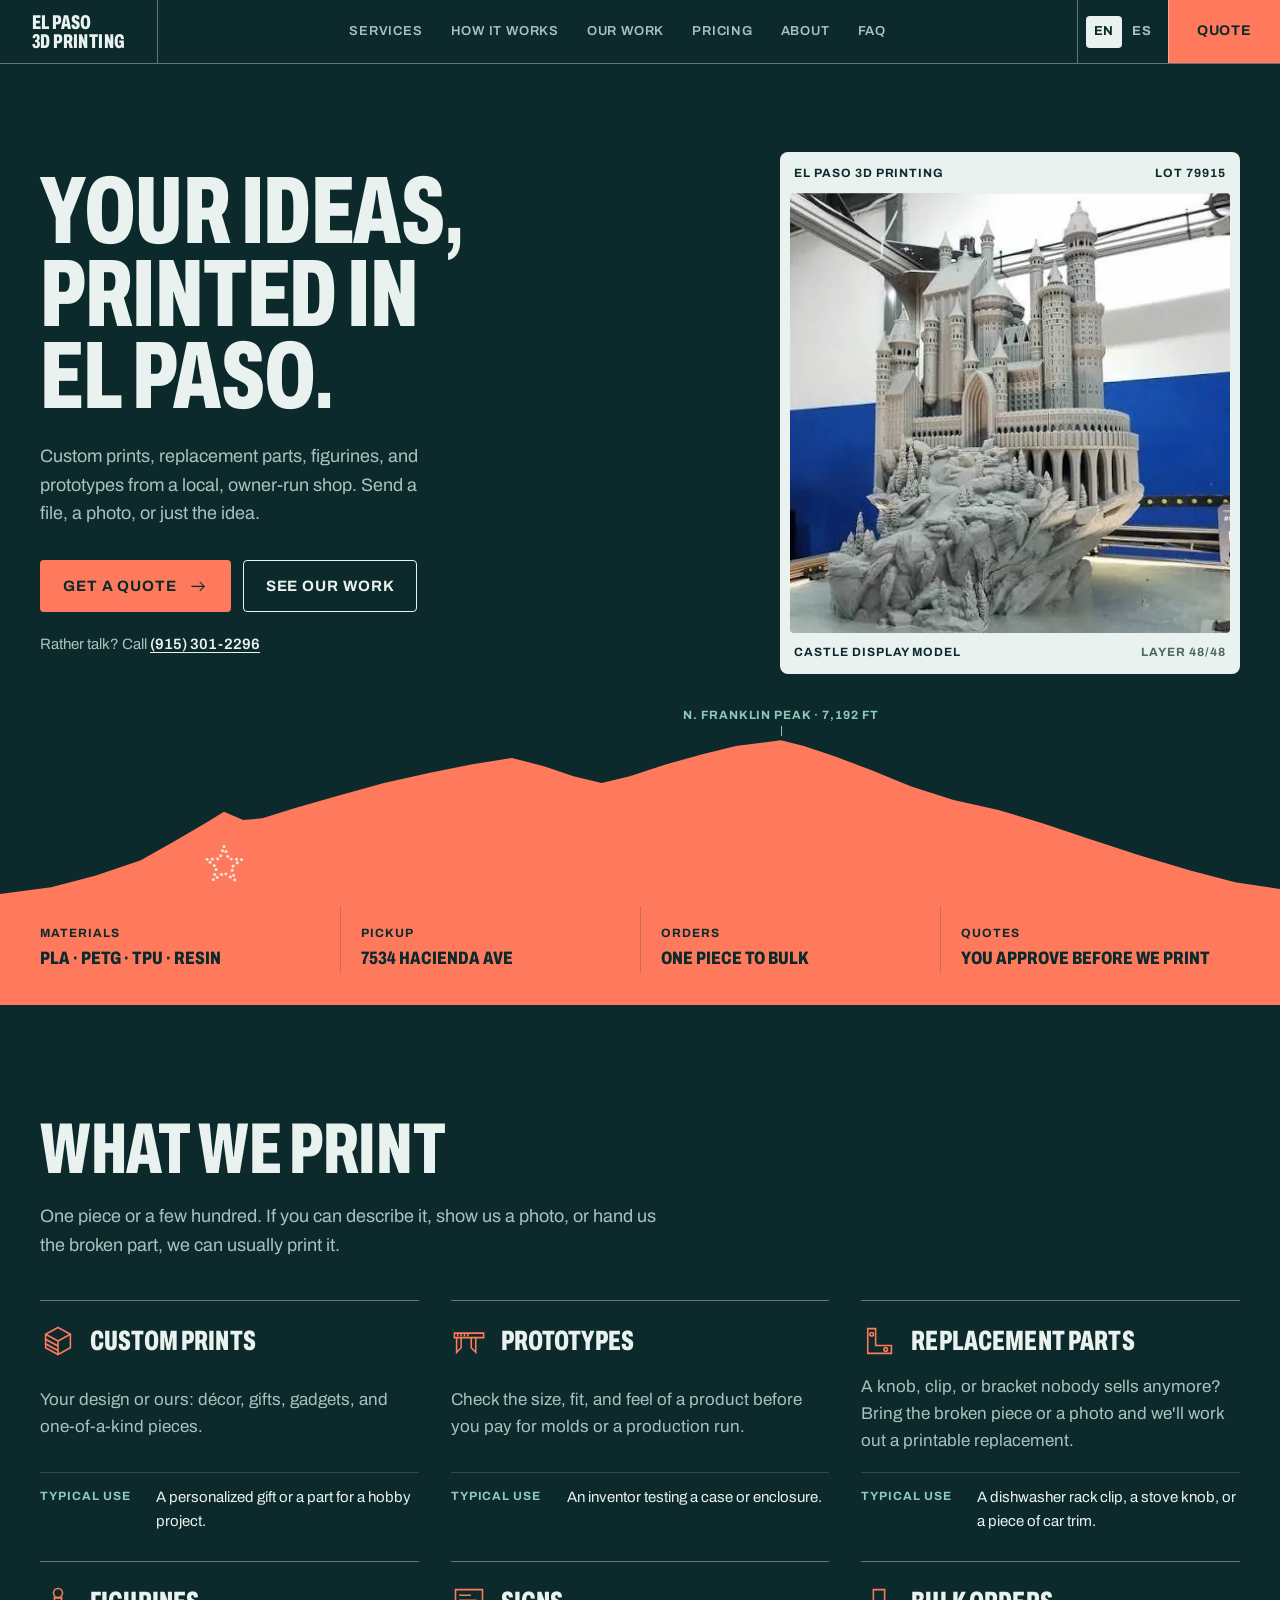
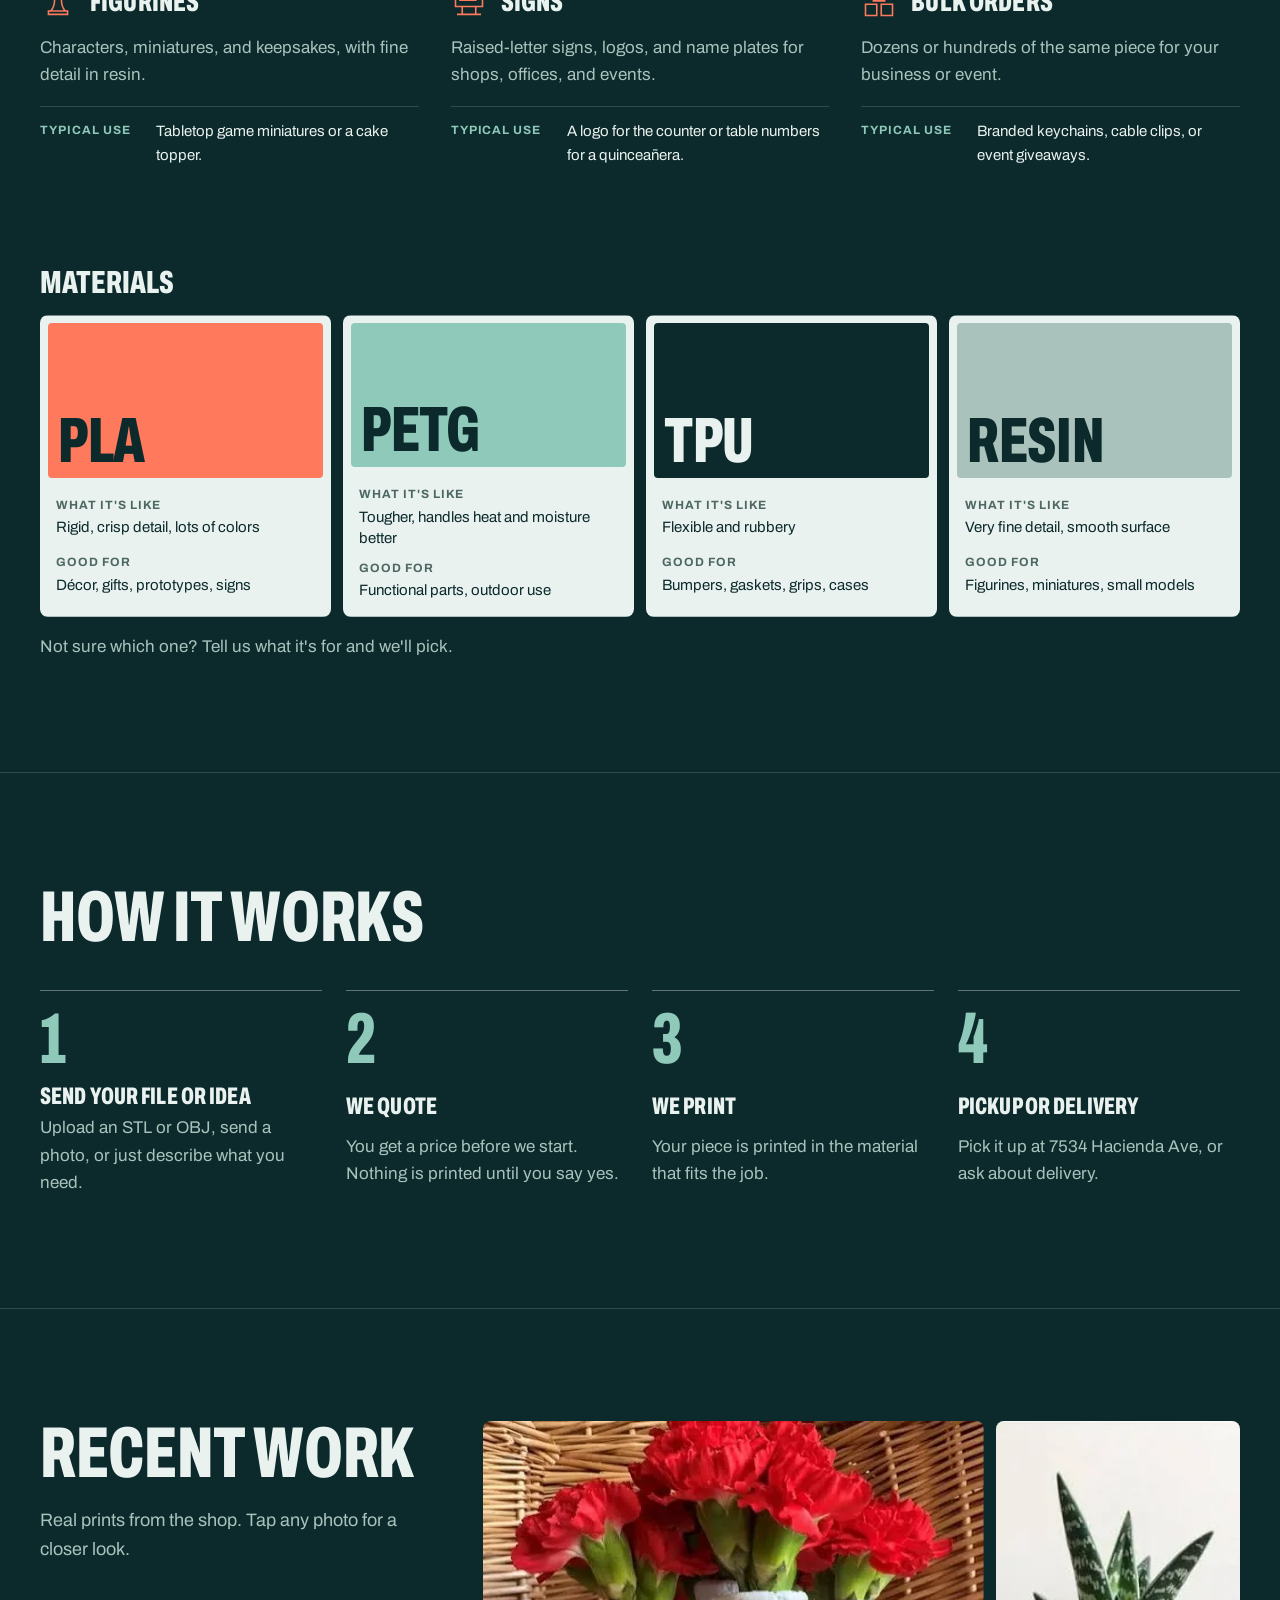
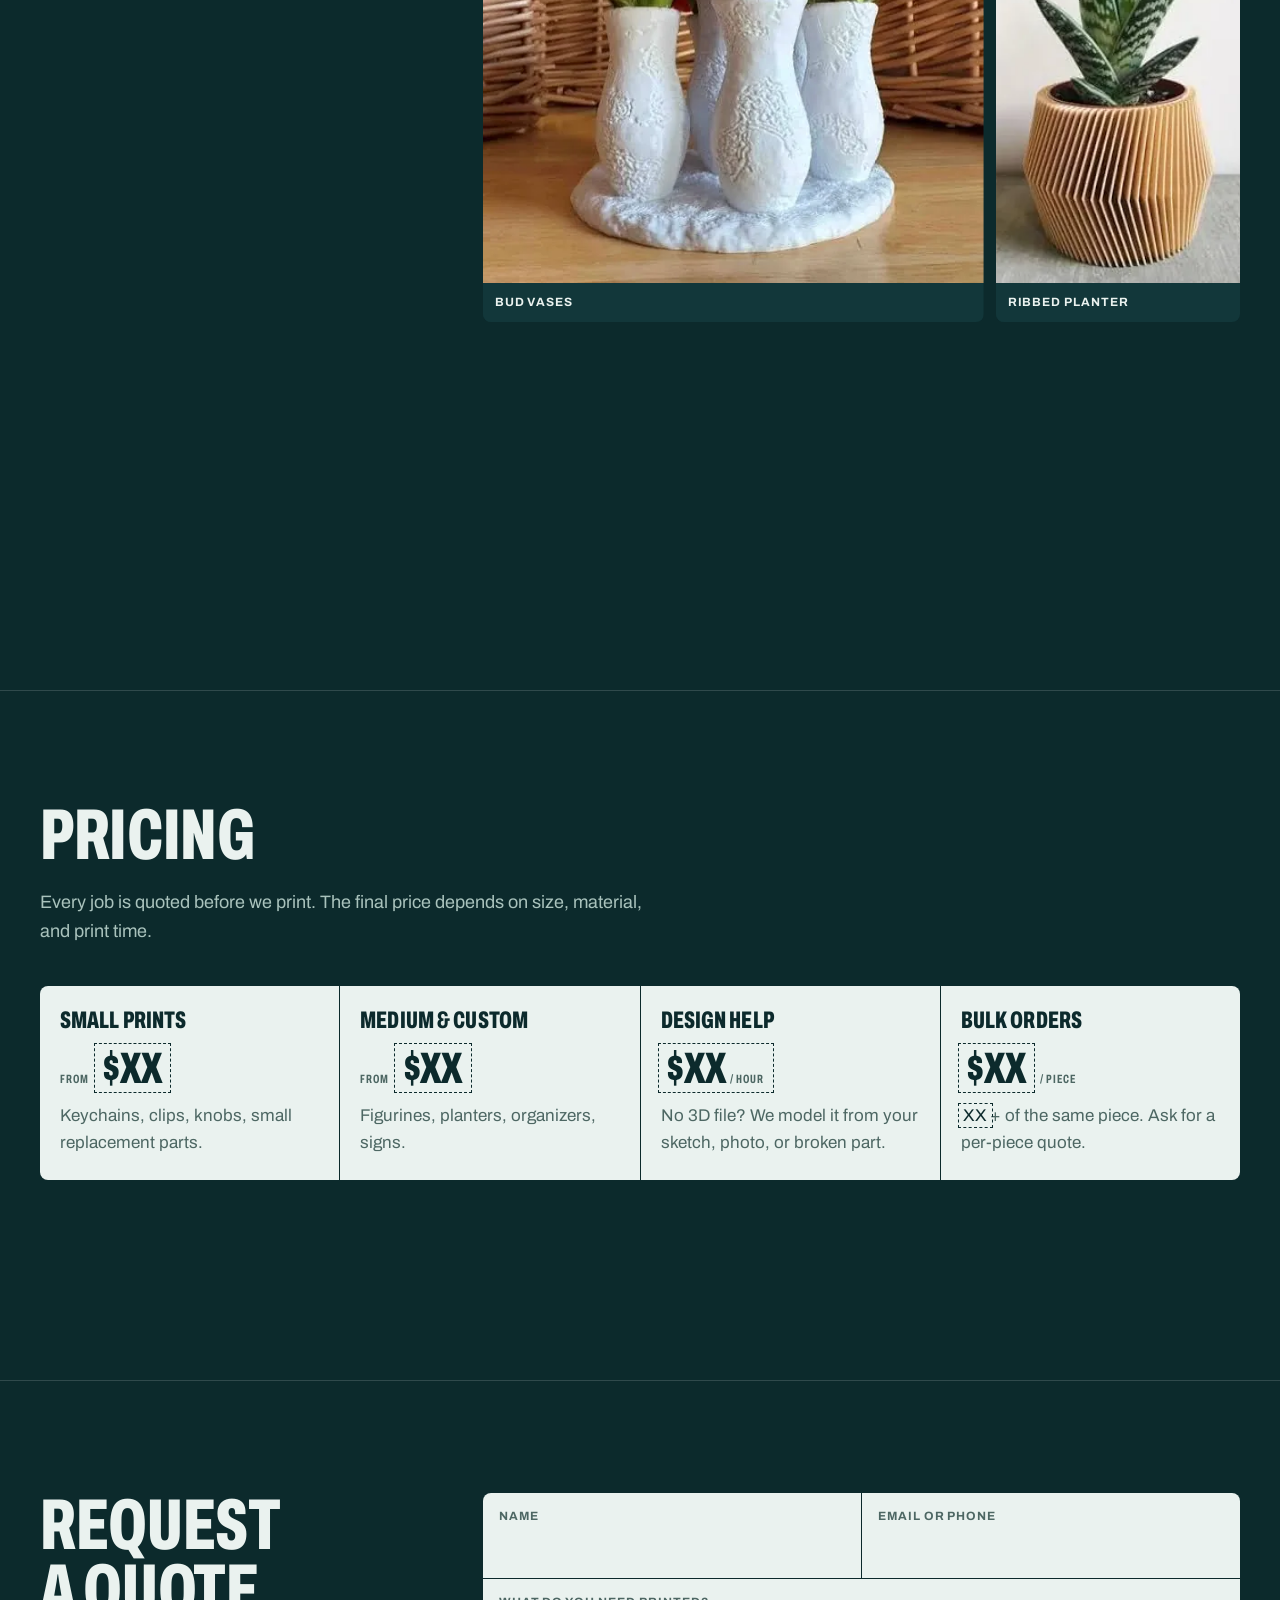
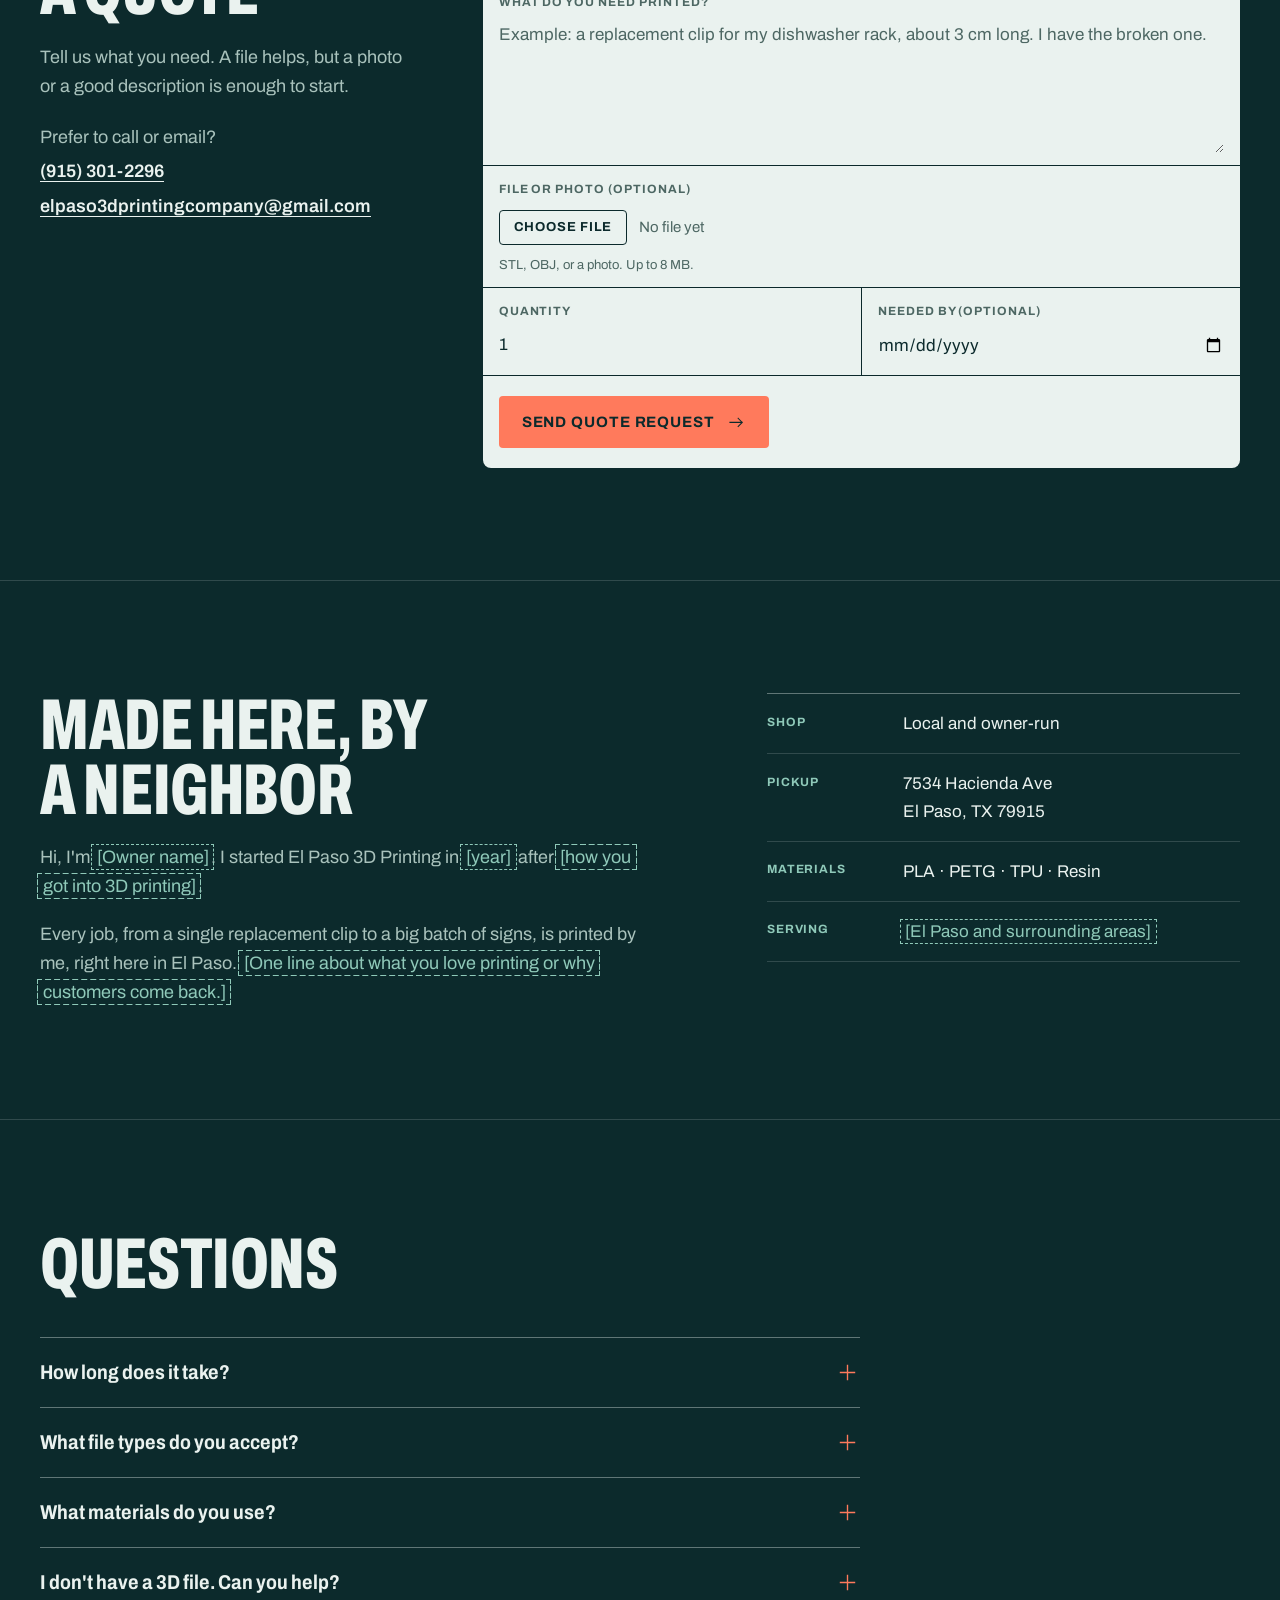
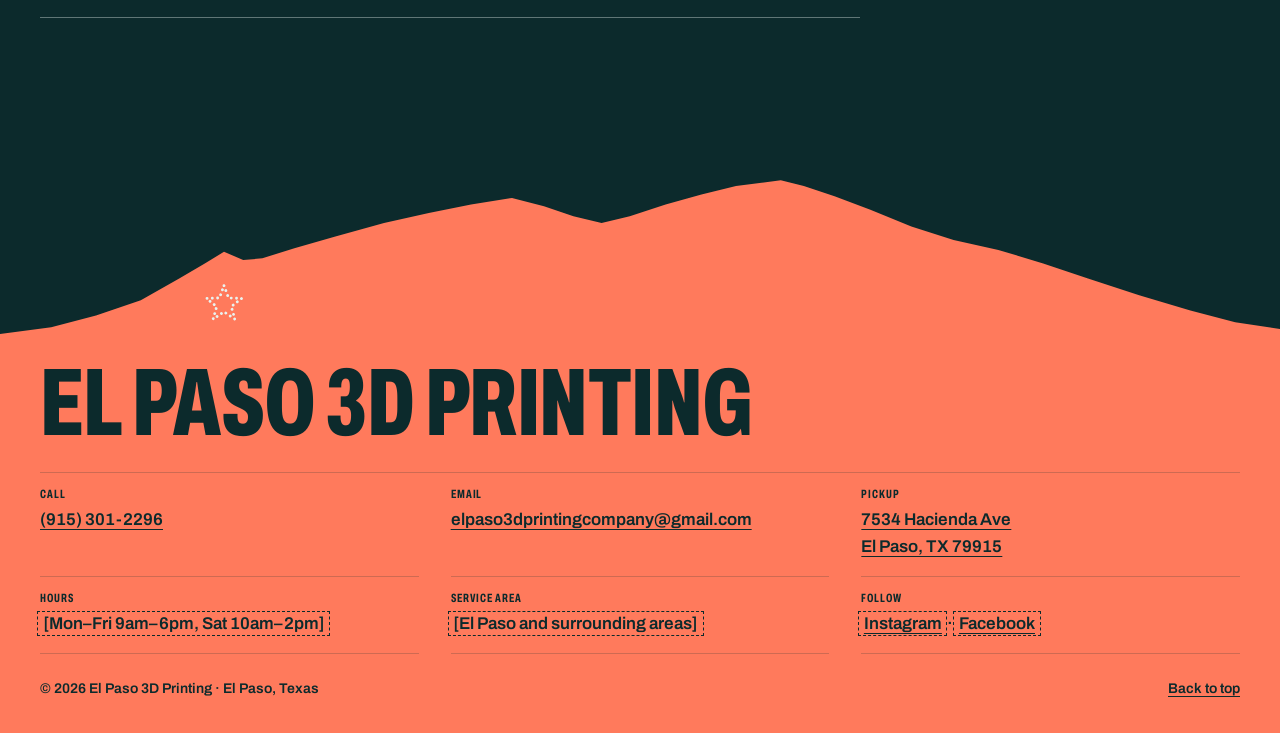
==== commit 99aab79b: "Switch to teal and coral palette and add the Star on the Mountain Deep teal ground, coral accent, mi" ====
--- a/index.html
+++ b/index.html
@@ -5,7 +5,7 @@
   <meta name="viewport" content="width=device-width, initial-scale=1">
   <title>3D Printing in El Paso, TX | El Paso 3D Printing</title>
   <meta name="description" content="Local, owner-run 3D printing in El Paso, TX: custom prints, replacement parts, prototypes, figurines, signs, and bulk orders in PLA, PETG, TPU, and resin. Pickup available. Get a quote.">
-  <meta name="theme-color" content="#14120e">
+  <meta name="theme-color" content="#0c2a2c">
   <!-- PLACEHOLDER: once you have a domain, add these with the full URL:
   <link rel="canonical" href="https://YOUR-DOMAIN/">
   <meta property="og:url" content="https://YOUR-DOMAIN/">
@@ -65,6 +65,7 @@
     <symbol id="i-prev" viewBox="0 0 32 32"><path d="M19 7 10 16l9 9"/></symbol>
     <symbol id="i-next" viewBox="0 0 32 32"><path d="m13 7 9 9-9 9"/></symbol>
     <symbol id="i-plus" viewBox="0 0 32 32"><path d="M16 7v18M7 16h18"/></symbol>
+    <symbol id="star" viewBox="0 0 100 100"><path d="M50 4 61.2 34.6 93.7 35.8 68.1 55.9 77 87.2 50 69 23 87.2 31.9 55.9 6.3 35.8 38.8 34.6Z"/></symbol>
     <!-- Franklin Mountains, seen from central El Paso (south on the left, north on the right) -->
     <symbol id="franklins" viewBox="0 0 1000 100" preserveAspectRatio="none"><path d="M0 97 40 93 75 86 110 77 140 64 160 55 175 48 190 53 205 52 230 46 262 39 300 31 335 25 368 20 400 16 425 21 448 27 470 31 492 27 520 20 548 14 575 9 595 7 610 5.5 628 9 652 15 680 23 712 33 745 41 780 47 815 55 850 64 890 74 930 83 965 90 1000 94 1000 100 0 100Z" vector-effect="non-scaling-stroke"/></symbol>
   </svg>
@@ -134,6 +135,7 @@
 
       <div class="band">
         <svg class="ridge" viewBox="0 0 1000 100" preserveAspectRatio="none" aria-hidden="true"><use href="#franklins"/></svg>
+        <svg class="star" aria-hidden="true"><use href="#star"/></svg>
         <span class="peak" aria-hidden="true"><span lang="en">N. Franklin Peak · 7,192 ft</span><span lang="es">Pico N. Franklin · 7,192 pies</span></span>
         <dl class="wrap specs">
           <div><dt><span lang="en">Materials</span><span lang="es">Materiales</span></dt><dd>PLA · PETG · TPU · <span lang="en">Resin</span><span lang="es">Resina</span></dd></div>
@@ -484,6 +486,7 @@
 
   <footer class="foot">
     <svg class="ridge" viewBox="0 0 1000 100" preserveAspectRatio="none" aria-hidden="true"><use href="#franklins"/></svg>
+    <svg class="star" aria-hidden="true"><use href="#star"/></svg>
     <div class="wrap">
       <p class="foot-mark">El Paso 3D Printing</p>
       <div class="foot-grid">
--- a/css/styles.css
+++ b/css/styles.css
@@ -1,21 +1,21 @@
 /* El Paso 3D Printing: the shop's filament spool label.
-   Inks: spool black, bone label stock, signal orange (the swatch: actions, bands, active state), kraft sand (keys). */
+   Inks: deep teal spool, pale label stock, coral (the swatch: actions, bands, active state), mint (keys). */
 
 @property --p { syntax: "<percentage>"; inherits: true; initial-value: 0%; }
 @property --layer { syntax: "<integer>"; inherits: true; initial-value: 48; }
 
 :root {
-  --sheet: #14120e;
-  --sheet-2: #1c1914;
-  --line: #ede7db;
-  --muted: #b3ab9d;
-  --rule: rgb(237 231 219 / 0.16);
-  --rule-strong: rgb(237 231 219 / 0.38);
-  --orange: #ff6b1a;
-  --sand: #cfae82;
-  --ink-soft: #625b50;      /* keys on bone stock */
-  --ink-rule: rgb(20 18 14 / 0.2);
-  --orange-ink: #b8400a;    /* orange text on bone stock */
+  --sheet: #0c2a2c;
+  --sheet-2: #12373a;
+  --line: #eaf2ef;
+  --muted: #a9c2bc;
+  --rule: rgb(234 242 239 / 0.16);
+  --rule-strong: rgb(234 242 239 / 0.38);
+  --accent: #ff7a5c;
+  --mint: #8fc9b9;
+  --ink-soft: #4d6763;      /* keys on label stock */
+  --ink-rule: rgb(12 42 44 / 0.2);
+  --accent-ink: #b8402a;    /* coral text on label stock */
 
   --f: "Archivo", "Arial Narrow", "Helvetica Neue", Arial, sans-serif;
   --ease: cubic-bezier(0.16, 1, 0.3, 1);
@@ -26,8 +26,8 @@
   --ridge: 88px;
 
   color-scheme: dark;
-  accent-color: var(--orange);
-  scrollbar-color: var(--sand) var(--sheet);
+  accent-color: var(--accent);
+  scrollbar-color: var(--mint) var(--sheet);
   scrollbar-width: thin;
 }
 
@@ -45,12 +45,12 @@
   font: 400 1.0625rem/1.6 var(--f);
   font-stretch: 100%;
   -webkit-font-smoothing: antialiased;
-  caret-color: var(--orange);
-}
-::selection { background: var(--orange); color: var(--sheet); }
+  caret-color: var(--accent);
+}
+::selection { background: var(--accent); color: var(--sheet); }
 img { display: block; max-width: 100%; height: auto; }
 a { color: inherit; text-decoration-thickness: 1px; text-underline-offset: 0.22em; }
-a:hover { text-decoration-color: var(--orange); }
+a:hover { text-decoration-color: var(--accent); }
 :focus-visible { outline: 2px solid var(--focus, var(--line)); outline-offset: 3px; }
 h1, h2, h3, p, ul, ol, dl, dd, figure { margin: 0; }
 button { font: inherit; color: inherit; }
@@ -80,7 +80,7 @@
   text-transform: uppercase;
   font-variant-numeric: tabular-nums;
 }
-.use b, .facts dt, .peak, .amount > [lang] { color: var(--sand); }
+.use b, .facts dt, .peak, .amount > [lang] { color: var(--mint); }
 
 /* Codes and headlines */
 h1, h2, h3, .foot-mark, .amount, .code, .num {
@@ -96,7 +96,7 @@
 h3 { font-size: 1.75rem; line-height: 1; letter-spacing: 0.005em; }
 
 .ph {
-  color: var(--sand);
+  color: var(--mint);
   outline: 1px dashed currentColor;
   outline-offset: 2px;
   padding-inline: 0.15em;
@@ -117,8 +117,8 @@
 .btn:active { transform: translateY(1px); }
 .btn .ic { transition: transform 0.35s var(--ease); }
 .btn:hover .ic { transform: translateX(4px); }
-.btn-primary { background: var(--orange); color: var(--sheet); }
-.btn-primary:hover { background: color-mix(in srgb, var(--orange) 82%, var(--line)); }
+.btn-primary { background: var(--accent); color: var(--sheet); }
+.btn-primary:hover { background: color-mix(in srgb, var(--accent) 82%, var(--line)); }
 .btn-line { border-color: var(--line); color: var(--line); }
 .btn-line:hover { background: color-mix(in srgb, var(--line) 10%, transparent); }
 .btn[disabled] { opacity: 0.55; cursor: progress; }
@@ -151,11 +151,11 @@
 .lang button:hover:not([aria-pressed="true"]) { color: var(--line); }
 .tb-quote {
   padding: 0 16px;
-  background: var(--orange); color: var(--sheet);
+  background: var(--accent); color: var(--sheet);
   font-weight: 700; font-size: 0.875rem; letter-spacing: 0.06em; text-transform: uppercase;
   text-decoration: none;
 }
-.tb-quote:hover { background: color-mix(in srgb, var(--orange) 82%, var(--line)); }
+.tb-quote:hover { background: color-mix(in srgb, var(--accent) 82%, var(--line)); }
 .tb-menu summary {
   display: grid; place-items: center;
   width: var(--head); height: 100%;
@@ -175,7 +175,7 @@
   font-weight: 800; font-stretch: 62%; font-size: 1.5rem; text-transform: uppercase;
   text-decoration: none;
 }
-.tb-menu nav a[aria-current] { text-decoration: underline 3px var(--orange); text-underline-offset: 6px; }
+.tb-menu nav a[aria-current] { text-decoration: underline 3px var(--accent); text-underline-offset: 6px; }
 
 /* ---------- Hero ---------- */
 .hero { padding-top: 40px; }
@@ -197,12 +197,12 @@
 .label-top { padding: 2px 4px 10px; }
 .label-foot { padding: 10px 4px 2px; }
 .label-foot > :last-child { color: var(--ink-soft); white-space: nowrap; }
-.print { position: relative; border-radius: 4px; overflow: hidden; background: #d9d2c4; }
+.print { position: relative; border-radius: 4px; overflow: hidden; background: #cfdcd8; }
 .print img { width: 100%; clip-path: inset(var(--p) 0 0 0); }
 .print::after { /* the layer being printed */
   content: ""; position: absolute; left: 0; right: 0; top: var(--p);
   height: 3px; margin-top: -1px;
-  background: var(--orange);
+  background: var(--accent);
   opacity: 0;
 }
 .layer-count { counter-reset: layer var(--layer); }
@@ -213,12 +213,12 @@
   position: relative;
   margin-top: calc(var(--ridge) + 56px);
   padding: 8px 0 32px;
-  background: var(--orange); color: var(--sheet);
+  background: var(--accent); color: var(--sheet);
 }
 .ridge {
   position: absolute; left: 0; bottom: calc(100% - 1px);
   display: block; width: 100%; height: var(--ridge);
-  fill: var(--orange);
+  fill: var(--accent);
 }
 .peak {
   position: absolute; left: 61%;
@@ -227,7 +227,14 @@
 }
 .peak::after {
   content: ""; position: absolute; left: 50%; top: 100%;
-  width: 1px; height: 10px; background: var(--sand);
+  width: 1px; height: 10px; background: var(--mint);
+}
+.star { /* the Star on the Mountain, strung with lights on Ranger Peak */
+  position: absolute; left: 17.5%;
+  bottom: calc(100% + var(--ridge) * 0.08);
+  width: calc(var(--ridge) * 0.24); height: calc(var(--ridge) * 0.24);
+  translate: -50% 0;
+  fill: none; stroke: var(--line); stroke-width: 7; stroke-linecap: round; stroke-dasharray: 0.1 13;
 }
 .specs { display: grid; grid-template-columns: 1fr 1fr; column-gap: 20px; }
 .specs > div { padding: 16px 0; border-top: 1px solid var(--ink-rule); }
@@ -249,7 +256,7 @@
   border-top: 1px solid var(--rule-strong);
 }
 .view > :not(svg, h3) { grid-column: 1 / -1; }
-.view .ic-lg { color: var(--orange); }
+.view .ic-lg { color: var(--accent); }
 .view > p:first-of-type { margin-top: 14px; color: var(--muted); }
 .use { margin-top: 18px; padding-top: 12px; border-top: 1px solid var(--rule); font-size: 0.9375rem; }
 .use b { display: block; margin-bottom: 4px; }
@@ -264,14 +271,14 @@
   border-radius: var(--r);
   background: var(--line); color: var(--sheet);
 }
-.spool:nth-child(2) { --swatch: var(--sand); }
+.spool:nth-child(2) { --swatch: var(--mint); }
 .spool:nth-child(3) { --swatch: var(--sheet); --swatch-ink: var(--line); }
 .spool:nth-child(4) { --swatch: var(--muted); }
 .code { /* the color swatch, with the material code printed on it */
   display: flex; align-items: flex-end;
   min-height: 7rem; padding: 10px;
   border-radius: 4px;
-  background: var(--swatch, var(--orange)); color: var(--swatch-ink, var(--sheet));
+  background: var(--swatch, var(--accent)); color: var(--swatch-ink, var(--sheet));
   font-size: 2.5rem; line-height: 0.85;
 }
 .spool dl { padding: 10px 0; }
@@ -283,7 +290,7 @@
 /* How it works */
 .steps { display: grid; gap: 28px; padding: 0; list-style: none; }
 .steps li { display: grid; grid-template-columns: 3rem 1fr; column-gap: 12px; padding-top: 20px; border-top: 1px solid var(--rule-strong); }
-.num { grid-row: span 2; font-size: 3.5rem; line-height: 0.8; color: var(--sand); }
+.num { grid-row: span 2; font-size: 3.5rem; line-height: 0.8; color: var(--mint); }
 .steps h3 { font-size: 1.5rem; margin-bottom: 6px; }
 .steps p { color: var(--muted); max-width: 36ch; }
 
@@ -317,7 +324,7 @@
   transition: background-color 0.25s, color 0.25s;
 }
 .tile:hover img { transform: scale(1.04); }
-.tile:hover .tile-cap { background: var(--orange); color: var(--sheet); }
+.tile:hover .tile-cap { background: var(--accent); color: var(--sheet); }
 
 /* Pricing */
 .prices { gap: 1px; overflow: hidden; border-radius: var(--r); background: var(--ink-rule); }
@@ -343,7 +350,7 @@
   border-radius: var(--r);
   background: var(--ink-rule);   /* shows through the 1px gaps as rules */
   color: var(--sheet);
-  caret-color: var(--orange-ink);
+  caret-color: var(--accent-ink);
 }
 .cell {
   position: relative; display: flex; flex-direction: column; gap: 6px;
@@ -352,7 +359,7 @@
   transition: background-color 0.2s;
 }
 .quote label { color: var(--ink-soft); }
-.cell:focus-within { background: #f8f5ee; box-shadow: inset 0 0 0 2px var(--sheet); }
+.cell:focus-within { background: #f6faf8; box-shadow: inset 0 0 0 2px var(--sheet); }
 .cell:focus-within label { color: var(--sheet); }
 .quote input, .quote textarea {
   width: 100%; padding: 4px 0; border: 0; border-radius: 0;
@@ -370,17 +377,17 @@
   font: 700 0.8125rem/1 var(--f); letter-spacing: 0.06em; text-transform: uppercase;
   cursor: pointer;
 }
-.quote .file-btn:hover { background: rgb(20 18 14 / 0.08); }
+.quote .file-btn:hover { background: rgb(12 42 44 / 0.08); }
 #f-file:focus-visible + .file-btn { outline: 2px solid var(--sheet); outline-offset: 3px; }
 .file-row output { font-size: 0.9375rem; color: var(--ink-soft); overflow-wrap: anywhere; }
 .quote input[type="date"] { color-scheme: light; }
 .quote small { font-size: 0.8125rem; color: var(--ink-soft); }
-.cell.bad { box-shadow: inset 0 0 0 2px var(--orange-ink); }
-.err { font-size: 0.875rem; font-weight: 600; color: var(--orange-ink); }
+.cell.bad { box-shadow: inset 0 0 0 2px var(--accent-ink); }
+.err { font-size: 0.875rem; font-weight: 600; color: var(--accent-ink); }
 .cell-submit { flex-direction: row; flex-wrap: wrap; align-items: center; gap: 16px; padding: 20px 16px; }
 .status { font-size: 0.9375rem; font-weight: 600; color: var(--sheet); }
 .status:empty { display: none; }
-.status[data-state="error"] { color: var(--orange-ink); }
+.status[data-state="error"] { color: var(--accent-ink); }
 .status a { color: var(--sheet); }
 .hp { position: absolute; left: -9999px; }
 
@@ -401,8 +408,8 @@
   font-size: 1.25rem; font-weight: 700; font-stretch: 87.5%; line-height: 1.25;
 }
 .faq summary::-webkit-details-marker { display: none; }
-.faq summary:hover { color: var(--sand); }
-.faq summary .ic { color: var(--orange); transition: transform 0.35s var(--ease); }
+.faq summary:hover { color: var(--mint); }
+.faq summary .ic { color: var(--accent); transition: transform 0.35s var(--ease); }
 .faq details[open] summary .ic { transform: rotate(45deg); }
 .faq details p { max-width: 65ch; padding-bottom: 24px; color: var(--muted); }
 
@@ -411,7 +418,7 @@
   --focus: var(--sheet);
   position: relative;
   margin-top: calc(var(--ridge) + 40px);
-  background: var(--orange); color: var(--sheet);
+  background: var(--accent); color: var(--sheet);
 }
 .foot-mark { padding: 24px 0 28px; font-size: clamp(3rem, 14vw, 6rem); line-height: 0.86; }
 .foot-grid { display: grid; border-top: 1px solid var(--ink-rule); }
@@ -429,7 +436,7 @@
 .lightbox {
   width: 100%; height: 100%; max-width: none; max-height: none;
   margin: 0; padding: 0; border: 0;
-  background: rgb(20 18 14 / 0.97); color: var(--line);
+  background: rgb(12 42 44 / 0.97); color: var(--line);
 }
 .lightbox::backdrop { background: rgb(0 0 0 / 0.5); }
 html:has(.lightbox[open]) { overflow: hidden; }
@@ -440,7 +447,7 @@
 .lightbox img { max-width: 100%; max-height: 100%; width: auto; min-height: 0; object-fit: contain; border-radius: var(--r); }
 .lightbox figcaption {
   margin-top: 20px; text-align: center;
-  font-size: 0.75rem; font-weight: 700; letter-spacing: 0.08em; text-transform: uppercase; color: var(--sand);
+  font-size: 0.75rem; font-weight: 700; letter-spacing: 0.08em; text-transform: uppercase; color: var(--mint);
 }
 .lb-btn {
   position: absolute;
@@ -507,7 +514,7 @@
     color: var(--muted); text-decoration: none;
   }
   .tb-nav a:hover { color: var(--line); }
-  .tb-nav a[aria-current] { color: var(--line); box-shadow: inset 0 -3px 0 var(--orange); }
+  .tb-nav a[aria-current] { color: var(--line); box-shadow: inset 0 -3px 0 var(--accent); }
   .tb-menu { display: none !important; }
   .tb-quote { padding: 0 28px; }
   .tb-mark { font-size: 1.25rem; }
@@ -541,7 +548,8 @@
   .js .band .ridge { animation: print-up 1.2s steps(24, jump-end) 0.6s both; }
   .js .peak { animation: fade 0.6s ease-out 1.8s both; }
   .js .spool-label:not(.in) .print, .js .spool-label:not(.in) .print::after,
-  .js .band:not(.in) .ridge, .js .band:not(.in) .peak { animation-play-state: paused; }
+  .js .band .star { animation: fade 0.8s ease-out 1.6s both; }
+  .js .band:not(.in) .ridge, .js .band:not(.in) .peak, .js .band:not(.in) .star { animation-play-state: paused; }
 
   /* Scroll-ins */
   .js [data-reveal] { transition: opacity 0.8s var(--ease), transform 0.8s var(--ease); }
